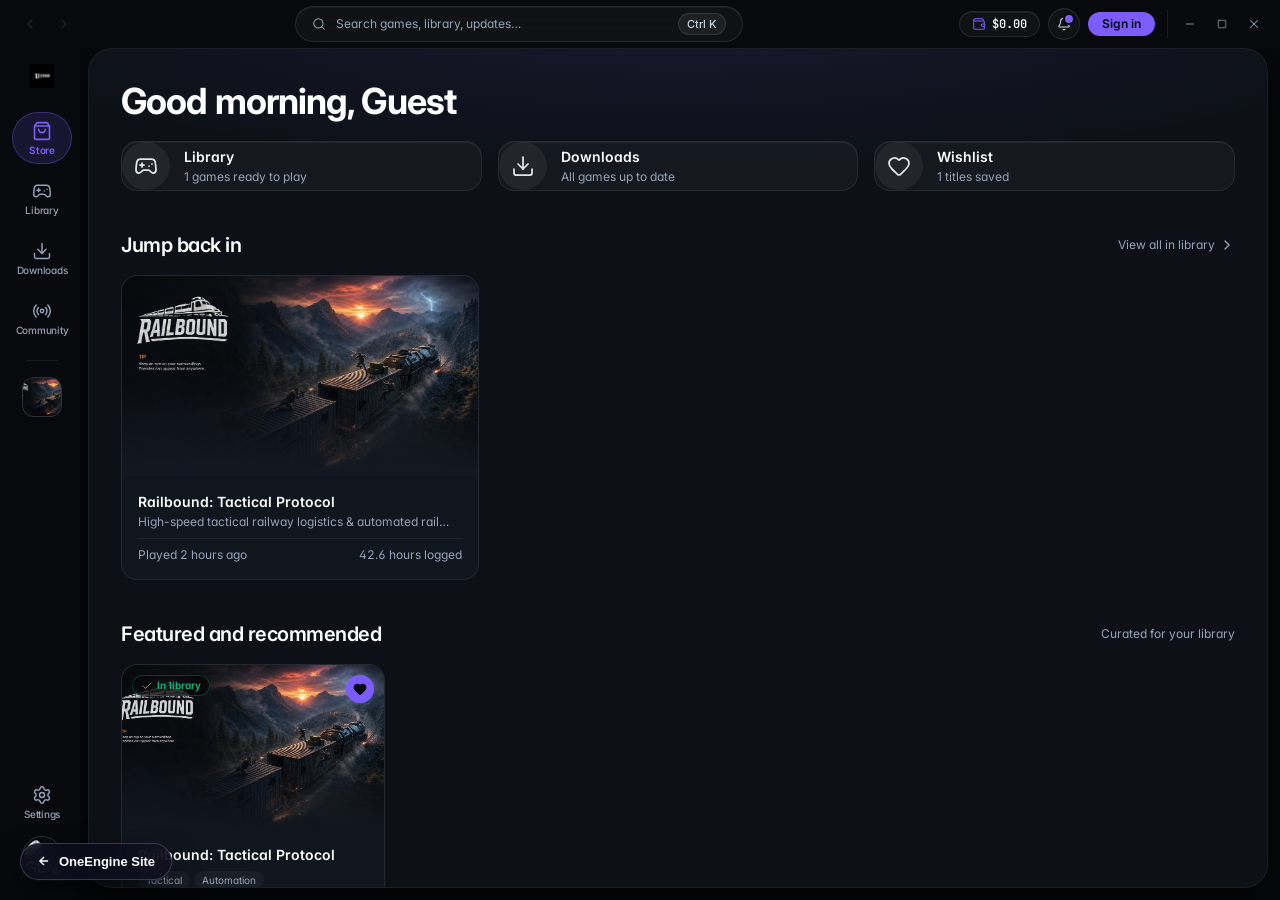
==== store/index.html @ dabf578a "feat: site polish, SEO files, optimized media and store - Landing page: systems tabs, telemetry pres" ====
<!doctype html>
<html lang="en">
  <head>
    <meta charset="UTF-8" />
    <link rel="icon" type="image/png" href="./images/logo.png" />
    <meta name="viewport" content="width=device-width, initial-scale=1.0" />
    <title>OneEngine Store</title>
    <link rel="preconnect" href="https://fonts.googleapis.com">
    <link rel="preconnect" href="https://fonts.gstatic.com" crossorigin>
    <link href="https://fonts.googleapis.com/css2?family=Inter:wght@400;500;600;700;800&family=JetBrains+Mono:wght@400;500;600&display=swap" rel="stylesheet">
    <script type="module" crossorigin src="./assets/index-Cgqh2CN5.js"></script>
    <link rel="stylesheet" crossorigin href="./assets/index-BKyUZwY1.css">
    <style>
      #backToWebPill:hover,
      #backToWebPill:focus-visible { border-color: #7c5cfa !important; background: rgba(124, 92, 250, 0.28) !important; }
      #backToWebPill:focus-visible { outline: 2px solid #7c5cfa; outline-offset: 2px; }
    </style>
  </head>
  <body class="bg-[#07090C] text-slate-100 select-none overflow-hidden">
    <a href="../index.html" id="backToWebPill" style="position:fixed;bottom:20px;left:20px;z-index:99999;background:rgba(14,12,29,0.85);color:#fff;backdrop-filter:blur(12px);border:1px solid rgba(255,255,255,0.18);padding:8px 16px;border-radius:999px;font-family:sans-serif;font-size:13px;font-weight:600;text-decoration:none;display:inline-flex;align-items:center;gap:8px;box-shadow:0 12px 28px rgba(0,0,0,0.5);transition:border-color 0.2s,background-color 0.2s;">
      <svg width="14" height="14" viewBox="0 0 24 24" fill="none" stroke="currentColor" stroke-width="2.5"><path d="M19 12H5M12 19l-7-7 7-7"/></svg>
      OneEngine Site
    </a>
    <div id="root"></div>
  </body>
</html>
---- store/assets/index-BKyUZwY1.css ----
*,:before,:after{--tw-border-spacing-x: 0;--tw-border-spacing-y: 0;--tw-translate-x: 0;--tw-translate-y: 0;--tw-rotate: 0;--tw-skew-x: 0;--tw-skew-y: 0;--tw-scale-x: 1;--tw-scale-y: 1;--tw-pan-x: ;--tw-pan-y: ;--tw-pinch-zoom: ;--tw-scroll-snap-strictness: proximity;--tw-gradient-from-position: ;--tw-gradient-via-position: ;--tw-gradient-to-position: ;--tw-ordinal: ;--tw-slashed-zero: ;--tw-numeric-figure: ;--tw-numeric-spacing: ;--tw-numeric-fraction: ;--tw-ring-inset: ;--tw-ring-offset-width: 0px;--tw-ring-offset-color: #fff;--tw-ring-color: rgb(59 130 246 / .5);--tw-ring-offset-shadow: 0 0 #0000;--tw-ring-shadow: 0 0 #0000;--tw-shadow: 0 0 #0000;--tw-shadow-colored: 0 0 #0000;--tw-blur: ;--tw-brightness: ;--tw-contrast: ;--tw-grayscale: ;--tw-hue-rotate: ;--tw-invert: ;--tw-saturate: ;--tw-sepia: ;--tw-drop-shadow: ;--tw-backdrop-blur: ;--tw-backdrop-brightness: ;--tw-backdrop-contrast: ;--tw-backdrop-grayscale: ;--tw-backdrop-hue-rotate: ;--tw-backdrop-invert: ;--tw-backdrop-opacity: ;--tw-backdrop-saturate: ;--tw-backdrop-sepia: ;--tw-contain-size: ;--tw-contain-layout: ;--tw-contain-paint: ;--tw-contain-style: }::backdrop{--tw-border-spacing-x: 0;--tw-border-spacing-y: 0;--tw-translate-x: 0;--tw-translate-y: 0;--tw-rotate: 0;--tw-skew-x: 0;--tw-skew-y: 0;--tw-scale-x: 1;--tw-scale-y: 1;--tw-pan-x: ;--tw-pan-y: ;--tw-pinch-zoom: ;--tw-scroll-snap-strictness: proximity;--tw-gradient-from-position: ;--tw-gradient-via-position: ;--tw-gradient-to-position: ;--tw-ordinal: ;--tw-slashed-zero: ;--tw-numeric-figure: ;--tw-numeric-spacing: ;--tw-numeric-fraction: ;--tw-ring-inset: ;--tw-ring-offset-width: 0px;--tw-ring-offset-color: #fff;--tw-ring-color: rgb(59 130 246 / .5);--tw-ring-offset-shadow: 0 0 #0000;--tw-ring-shadow: 0 0 #0000;--tw-shadow: 0 0 #0000;--tw-shadow-colored: 0 0 #0000;--tw-blur: ;--tw-brightness: ;--tw-contrast: ;--tw-grayscale: ;--tw-hue-rotate: ;--tw-invert: ;--tw-saturate: ;--tw-sepia: ;--tw-drop-shadow: ;--tw-backdrop-blur: ;--tw-backdrop-brightness: ;--tw-backdrop-contrast: ;--tw-backdrop-grayscale: ;--tw-backdrop-hue-rotate: ;--tw-backdrop-invert: ;--tw-backdrop-opacity: ;--tw-backdrop-saturate: ;--tw-backdrop-sepia: ;--tw-contain-size: ;--tw-contain-layout: ;--tw-contain-paint: ;--tw-contain-style: }*,:before,:after{box-sizing:border-box;border-width:0;border-style:solid;border-color:#e5e7eb}:before,:after{--tw-content: ""}html,:host{line-height:1.5;-webkit-text-size-adjust:100%;-moz-tab-size:4;-o-tab-size:4;tab-size:4;font-family:Inter,-apple-system,BlinkMacSystemFont,Segoe UI,Roboto,sans-serif;font-feature-settings:normal;font-variation-settings:normal;-webkit-tap-highlight-color:transparent}body{margin:0;line-height:inherit}hr{height:0;color:inherit;border-top-width:1px}abbr:where([title]){-webkit-text-decoration:underline dotted;text-decoration:underline dotted}h1,h2,h3,h4,h5,h6{font-size:inherit;font-weight:inherit}a{color:inherit;text-decoration:inherit}b,strong{font-weight:bolder}code,kbd,samp,pre{font-family:JetBrains Mono,Menlo,Consolas,monospace;font-feature-settings:normal;font-variation-settings:normal;font-size:1em}small{font-size:80%}sub,sup{font-size:75%;line-height:0;position:relative;vertical-align:baseline}sub{bottom:-.25em}sup{top:-.5em}table{text-indent:0;border-color:inherit;border-collapse:collapse}button,input,optgroup,select,textarea{font-family:inherit;font-feature-settings:inherit;font-variation-settings:inherit;font-size:100%;font-weight:inherit;line-height:inherit;letter-spacing:inherit;color:inherit;margin:0;padding:0}button,select{text-transform:none}button,input:where([type=button]),input:where([type=reset]),input:where([type=submit]){-webkit-appearance:button;background-color:transparent;background-image:none}:-moz-focusring{outline:auto}:-moz-ui-invalid{box-shadow:none}progress{vertical-align:baseline}::-webkit-inner-spin-button,::-webkit-outer-spin-button{height:auto}[type=search]{-webkit-appearance:textfield;outline-offset:-2px}::-webkit-search-decoration{-webkit-appearance:none}::-webkit-file-upload-button{-webkit-appearance:button;font:inherit}summary{display:list-item}blockquote,dl,dd,h1,h2,h3,h4,h5,h6,hr,figure,p,pre{margin:0}fieldset{margin:0;padding:0}legend{padding:0}ol,ul,menu{list-style:none;margin:0;padding:0}dialog{padding:0}textarea{resize:vertical}input::-moz-placeholder,textarea::-moz-placeholder{opacity:1;color:#9ca3af}input::placeholder,textarea::placeholder{opacity:1;color:#9ca3af}button,[role=button]{cursor:pointer}:disabled{cursor:default}img,svg,video,canvas,audio,iframe,embed,object{display:block;vertical-align:middle}img,video{max-width:100%;height:auto}[hidden]:where(:not([hidden=until-found])){display:none}:root{--ambient-tint: rgba(124, 92, 250, .09);--ambient-spot: rgba(124, 92, 250, .12)}*{box-sizing:border-box}body{background-color:#07090c;color:#f8fafc;font-family:Inter,-apple-system,BlinkMacSystemFont,Segoe UI,Roboto,sans-serif;font-feature-settings:"cv11","ss01";-webkit-user-select:none;-moz-user-select:none;user-select:none;overflow:hidden}.tabular-nums{font-variant-numeric:tabular-nums}.container{width:100%}@media(min-width:640px){.container{max-width:640px}}@media(min-width:768px){.container{max-width:768px}}@media(min-width:1024px){.container{max-width:1024px}}@media(min-width:1280px){.container{max-width:1280px}}@media(min-width:1536px){.container{max-width:1536px}}.pointer-events-none{pointer-events:none}.pointer-events-auto{pointer-events:auto}.fixed{position:fixed}.absolute{position:absolute}.relative{position:relative}.sticky{position:sticky}.inset-0{top:0;right:0;bottom:0;left:0}.inset-x-0{left:0;right:0}.-right-2{right:-.5rem}.-top-1{top:-.25rem}.bottom-0{bottom:0}.bottom-0\.5{bottom:.125rem}.bottom-1{bottom:.25rem}.bottom-2\.5{bottom:.625rem}.bottom-3{bottom:.75rem}.bottom-4{bottom:1rem}.bottom-5{bottom:1.25rem}.bottom-6{bottom:1.5rem}.left-1\/2{left:50%}.left-2\.5{left:.625rem}.left-3{left:.75rem}.left-6{left:1.5rem}.left-\[52px\]{left:52px}.right-0{right:0}.right-0\.5{right:.125rem}.right-1{right:.25rem}.right-1\.5{right:.375rem}.right-2\.5{right:.625rem}.right-3{right:.75rem}.right-4{right:1rem}.right-6{right:1.5rem}.top-0{top:0}.top-1\.5{top:.375rem}.top-1\/2{top:50%}.top-12{top:3rem}.top-2\.5{top:.625rem}.top-3{top:.75rem}.top-4{top:1rem}.z-0{z-index:0}.z-10{z-index:10}.z-30{z-index:30}.z-40{z-index:40}.z-50{z-index:50}.z-\[60\]{z-index:60}.z-\[70\]{z-index:70}.col-span-2{grid-column:span 2 / span 2}.mx-4{margin-left:1rem;margin-right:1rem}.mx-auto{margin-left:auto;margin-right:auto}.my-1{margin-top:.25rem;margin-bottom:.25rem}.mb-0\.5{margin-bottom:.125rem}.mb-1{margin-bottom:.25rem}.mb-1\.5{margin-bottom:.375rem}.ml-0\.5{margin-left:.125rem}.ml-1{margin-left:.25rem}.mt-0\.5{margin-top:.125rem}.mt-1{margin-top:.25rem}.mt-1\.5{margin-top:.375rem}.line-clamp-1{overflow:hidden;display:-webkit-box;-webkit-box-orient:vertical;-webkit-line-clamp:1}.line-clamp-2{overflow:hidden;display:-webkit-box;-webkit-box-orient:vertical;-webkit-line-clamp:2}.line-clamp-3{overflow:hidden;display:-webkit-box;-webkit-box-orient:vertical;-webkit-line-clamp:3}.block{display:block}.flex{display:flex}.inline-flex{display:inline-flex}.table{display:table}.grid{display:grid}.hidden{display:none}.aspect-\[16\/10\]{aspect-ratio:16/10}.aspect-\[16\/9\]{aspect-ratio:16/9}.aspect-video{aspect-ratio:16 / 9}.h-1\.5{height:.375rem}.h-10{height:2.5rem}.h-12{height:3rem}.h-2{height:.5rem}.h-2\.5{height:.625rem}.h-28{height:7rem}.h-3{height:.75rem}.h-3\.5{height:.875rem}.h-4{height:1rem}.h-5{height:1.25rem}.h-6{height:1.5rem}.h-60{height:15rem}.h-7{height:1.75rem}.h-8{height:2rem}.h-9{height:2.25rem}.h-96{height:24rem}.h-\[52px\]{height:52px}.h-full{height:100%}.h-px{height:1px}.h-screen{height:100vh}.max-h-80{max-height:20rem}.max-h-96{max-height:24rem}.max-h-\[90vh\]{max-height:90vh}.max-h-\[calc\(100vh-380px\)\]{max-height:calc(100vh - 380px)}.min-h-0{min-height:0px}.min-h-full{min-height:100%}.w-1\.5{width:.375rem}.w-10{width:2.5rem}.w-12{width:3rem}.w-14{width:3.5rem}.w-16{width:4rem}.w-2{width:.5rem}.w-2\.5{width:.625rem}.w-3{width:.75rem}.w-3\.5{width:.875rem}.w-4{width:1rem}.w-5{width:1.25rem}.w-6{width:1.5rem}.w-7{width:1.75rem}.w-8{width:2rem}.w-9{width:2.25rem}.w-96{width:24rem}.w-\[60px\]{width:60px}.w-\[76px\]{width:76px}.w-full{width:100%}.w-screen{width:100vw}.min-w-0{min-width:0px}.min-w-\[14px\]{min-width:14px}.min-w-\[220px\]{min-width:220px}.max-w-2xl{max-width:42rem}.max-w-3xl{max-width:48rem}.max-w-7xl{max-width:80rem}.max-w-\[120px\]{max-width:120px}.max-w-\[140px\]{max-width:140px}.max-w-\[150px\]{max-width:150px}.max-w-\[160px\]{max-width:160px}.max-w-\[68ch\]{max-width:68ch}.max-w-md{max-width:28rem}.max-w-sm{max-width:24rem}.max-w-xl{max-width:36rem}.max-w-xs{max-width:20rem}.flex-1{flex:1 1 0%}.shrink-0{flex-shrink:0}.border-collapse{border-collapse:collapse}.-translate-x-1\/2{--tw-translate-x: -50%;transform:translate(var(--tw-translate-x),var(--tw-translate-y)) rotate(var(--tw-rotate)) skew(var(--tw-skew-x)) skewY(var(--tw-skew-y)) scaleX(var(--tw-scale-x)) scaleY(var(--tw-scale-y))}.-translate-y-1\/2{--tw-translate-y: -50%;transform:translate(var(--tw-translate-x),var(--tw-translate-y)) rotate(var(--tw-rotate)) skew(var(--tw-skew-x)) skewY(var(--tw-skew-y)) scaleX(var(--tw-scale-x)) scaleY(var(--tw-scale-y))}@keyframes ping{75%,to{transform:scale(2);opacity:0}}.animate-ping{animation:ping 1s cubic-bezier(0,0,.2,1) infinite}@keyframes pulse{50%{opacity:.5}}.animate-pulse{animation:pulse 2s cubic-bezier(.4,0,.6,1) infinite}@keyframes spin{to{transform:rotate(360deg)}}.animate-spin{animation:spin 1s linear infinite}.cursor-default{cursor:default}.cursor-not-allowed{cursor:not-allowed}.cursor-pointer{cursor:pointer}.select-none{-webkit-user-select:none;-moz-user-select:none;user-select:none}.select-text{-webkit-user-select:text;-moz-user-select:text;user-select:text}.select-all{-webkit-user-select:all;-moz-user-select:all;user-select:all}.list-inside{list-style-position:inside}.list-disc{list-style-type:disc}.grid-cols-1{grid-template-columns:repeat(1,minmax(0,1fr))}.grid-cols-2{grid-template-columns:repeat(2,minmax(0,1fr))}.grid-cols-3{grid-template-columns:repeat(3,minmax(0,1fr))}.grid-cols-5{grid-template-columns:repeat(5,minmax(0,1fr))}.flex-col{flex-direction:column}.flex-wrap{flex-wrap:wrap}.items-start{align-items:flex-start}.items-center{align-items:center}.items-baseline{align-items:baseline}.justify-start{justify-content:flex-start}.justify-end{justify-content:flex-end}.justify-center{justify-content:center}.justify-between{justify-content:space-between}.gap-0\.5{gap:.125rem}.gap-1{gap:.25rem}.gap-1\.5{gap:.375rem}.gap-2{gap:.5rem}.gap-2\.5{gap:.625rem}.gap-3{gap:.75rem}.gap-3\.5{gap:.875rem}.gap-4{gap:1rem}.gap-5{gap:1.25rem}.gap-6{gap:1.5rem}.gap-8{gap:2rem}.space-x-3>:not([hidden])~:not([hidden]){--tw-space-x-reverse: 0;margin-right:calc(.75rem * var(--tw-space-x-reverse));margin-left:calc(.75rem * calc(1 - var(--tw-space-x-reverse)))}.space-y-0\.5>:not([hidden])~:not([hidden]){--tw-space-y-reverse: 0;margin-top:calc(.125rem * calc(1 - var(--tw-space-y-reverse)));margin-bottom:calc(.125rem * var(--tw-space-y-reverse))}.space-y-1>:not([hidden])~:not([hidden]){--tw-space-y-reverse: 0;margin-top:calc(.25rem * calc(1 - var(--tw-space-y-reverse)));margin-bottom:calc(.25rem * var(--tw-space-y-reverse))}.space-y-1\.5>:not([hidden])~:not([hidden]){--tw-space-y-reverse: 0;margin-top:calc(.375rem * calc(1 - var(--tw-space-y-reverse)));margin-bottom:calc(.375rem * var(--tw-space-y-reverse))}.space-y-10>:not([hidden])~:not([hidden]){--tw-space-y-reverse: 0;margin-top:calc(2.5rem * calc(1 - var(--tw-space-y-reverse)));margin-bottom:calc(2.5rem * var(--tw-space-y-reverse))}.space-y-2>:not([hidden])~:not([hidden]){--tw-space-y-reverse: 0;margin-top:calc(.5rem * calc(1 - var(--tw-space-y-reverse)));margin-bottom:calc(.5rem * var(--tw-space-y-reverse))}.space-y-2\.5>:not([hidden])~:not([hidden]){--tw-space-y-reverse: 0;margin-top:calc(.625rem * calc(1 - var(--tw-space-y-reverse)));margin-bottom:calc(.625rem * var(--tw-space-y-reverse))}.space-y-3>:not([hidden])~:not([hidden]){--tw-space-y-reverse: 0;margin-top:calc(.75rem * calc(1 - var(--tw-space-y-reverse)));margin-bottom:calc(.75rem * var(--tw-space-y-reverse))}.space-y-4>:not([hidden])~:not([hidden]){--tw-space-y-reverse: 0;margin-top:calc(1rem * calc(1 - var(--tw-space-y-reverse)));margin-bottom:calc(1rem * var(--tw-space-y-reverse))}.space-y-5>:not([hidden])~:not([hidden]){--tw-space-y-reverse: 0;margin-top:calc(1.25rem * calc(1 - var(--tw-space-y-reverse)));margin-bottom:calc(1.25rem * var(--tw-space-y-reverse))}.space-y-6>:not([hidden])~:not([hidden]){--tw-space-y-reverse: 0;margin-top:calc(1.5rem * calc(1 - var(--tw-space-y-reverse)));margin-bottom:calc(1.5rem * var(--tw-space-y-reverse))}.space-y-8>:not([hidden])~:not([hidden]){--tw-space-y-reverse: 0;margin-top:calc(2rem * calc(1 - var(--tw-space-y-reverse)));margin-bottom:calc(2rem * var(--tw-space-y-reverse))}.divide-y>:not([hidden])~:not([hidden]){--tw-divide-y-reverse: 0;border-top-width:calc(1px * calc(1 - var(--tw-divide-y-reverse)));border-bottom-width:calc(1px * var(--tw-divide-y-reverse))}.divide-white\/\[0\.05\]>:not([hidden])~:not([hidden]){border-color:#ffffff0d}.divide-white\/\[0\.06\]>:not([hidden])~:not([hidden]){border-color:#ffffff0f}.self-start{align-self:flex-start}.overflow-hidden{overflow:hidden}.overflow-x-auto{overflow-x:auto}.overflow-y-auto{overflow-y:auto}.overflow-x-hidden{overflow-x:hidden}.truncate{overflow:hidden;text-overflow:ellipsis;white-space:nowrap}.whitespace-nowrap{white-space:nowrap}.break-all{word-break:break-all}.rounded{border-radius:10px}.rounded-2xl{border-radius:24px}.rounded-3xl{border-radius:1.5rem}.rounded-\[12px\]{border-radius:12px}.rounded-card{border-radius:16px}.rounded-full{border-radius:9999px}.rounded-lg{border-radius:16px}.rounded-md{border-radius:12px}.rounded-panel{border-radius:24px}.rounded-thumb{border-radius:10px}.rounded-xl{border-radius:20px}.rounded-l-full{border-top-left-radius:9999px;border-bottom-left-radius:9999px}.border{border-width:1px}.border-2{border-width:2px}.border-b{border-bottom-width:1px}.border-l{border-left-width:1px}.border-l-2{border-left-width:2px}.border-t{border-top-width:1px}.border-accent{--tw-border-opacity: 1;border-color:rgb(124 92 250 / var(--tw-border-opacity, 1))}.border-accent\/20{border-color:#7c5cfa33}.border-accent\/30{border-color:#7c5cfa4d}.border-accent\/35{border-color:#7c5cfa59}.border-accent\/40{border-color:#7c5cfa66}.border-amber-400\/20{border-color:#fbbf2433}.border-amber-400\/30{border-color:#fbbf244d}.border-amber-500\/60{border-color:#f59e0b99}.border-bg-app{--tw-border-opacity: 1;border-color:rgb(7 9 12 / var(--tw-border-opacity, 1))}.border-danger\/30{border-color:#e539354d}.border-danger\/40{border-color:#e5393566}.border-primary-accent\/60{border-color:#7c5cfa99}.border-success{--tw-border-opacity: 1;border-color:rgb(16 185 129 / var(--tw-border-opacity, 1))}.border-success\/25{border-color:#10b98140}.border-success\/30{border-color:#10b9814d}.border-success\/35{border-color:#10b98159}.border-tactical-green\/60{border-color:#10b98199}.border-transparent{border-color:transparent}.border-warning\/35{border-color:#f59e0b59}.border-white\/10{border-color:#ffffff1a}.border-white\/15{border-color:#ffffff26}.border-white\/20{border-color:#fff3}.border-white\/5,.border-white\/\[0\.05\]{border-color:#ffffff0d}.border-white\/\[0\.06\]{border-color:#ffffff0f}.border-white\/\[0\.08\]{border-color:#ffffff14}.border-white\/\[0\.09\]{border-color:#ffffff17}.border-t-transparent{border-top-color:transparent}.border-t-white\/10{border-top-color:#ffffff1a}.bg-\[\#07090C\]{--tw-bg-opacity: 1;background-color:rgb(7 9 12 / var(--tw-bg-opacity, 1))}.bg-accent{--tw-bg-opacity: 1;background-color:rgb(124 92 250 / var(--tw-bg-opacity, 1))}.bg-accent\/15{background-color:#7c5cfa26}.bg-accent\/20{background-color:#7c5cfa33}.bg-accent\/\[0\.08\]{background-color:#7c5cfa14}.bg-amber-400{--tw-bg-opacity: 1;background-color:rgb(251 191 36 / var(--tw-bg-opacity, 1))}.bg-amber-400\/10{background-color:#fbbf241a}.bg-amber-400\/15{background-color:#fbbf2426}.bg-amber-400\/20{background-color:#fbbf2433}.bg-bg-app{--tw-bg-opacity: 1;background-color:rgb(7 9 12 / var(--tw-bg-opacity, 1))}.bg-bg-app\/80{background-color:#07090ccc}.bg-bg-card{--tw-bg-opacity: 1;background-color:rgb(19 25 34 / var(--tw-bg-opacity, 1))}.bg-bg-hover{background-color:#ffffff0f}.bg-bg-panel{--tw-bg-opacity: 1;background-color:rgb(13 17 23 / var(--tw-bg-opacity, 1))}.bg-black\/50{background-color:#00000080}.bg-black\/60{background-color:#0009}.bg-black\/75{background-color:#000000bf}.bg-danger{--tw-bg-opacity: 1;background-color:rgb(229 57 53 / var(--tw-bg-opacity, 1))}.bg-danger\/10{background-color:#e539351a}.bg-danger\/15{background-color:#e5393526}.bg-danger\/20{background-color:#e5393533}.bg-danger\/90{background-color:#e53935e6}.bg-gunmetal-slate{--tw-bg-opacity: 1;background-color:rgb(9 12 16 / var(--tw-bg-opacity, 1))}.bg-slate-400{--tw-bg-opacity: 1;background-color:rgb(148 163 184 / var(--tw-bg-opacity, 1))}.bg-slate-500{--tw-bg-opacity: 1;background-color:rgb(100 116 139 / var(--tw-bg-opacity, 1))}.bg-success{--tw-bg-opacity: 1;background-color:rgb(16 185 129 / var(--tw-bg-opacity, 1))}.bg-success\/10{background-color:#10b9811a}.bg-success\/15{background-color:#10b98126}.bg-success\/20{background-color:#10b98133}.bg-tech-elevated\/70{background-color:#18202cb3}.bg-transparent{background-color:transparent}.bg-warning{--tw-bg-opacity: 1;background-color:rgb(245 158 11 / var(--tw-bg-opacity, 1))}.bg-warning\/15{background-color:#f59e0b26}.bg-warning\/20{background-color:#f59e0b33}.bg-white{--tw-bg-opacity: 1;background-color:rgb(255 255 255 / var(--tw-bg-opacity, 1))}.bg-white\/\[0\.02\]{background-color:#ffffff05}.bg-white\/\[0\.03\]{background-color:#ffffff08}.bg-white\/\[0\.04\]{background-color:#ffffff0a}.bg-white\/\[0\.06\]{background-color:#ffffff0f}.bg-white\/\[0\.08\]{background-color:#ffffff14}.bg-white\/\[0\.12\]{background-color:#ffffff1f}.bg-white\/\[0\.14\]{background-color:#ffffff24}.bg-gradient-to-t{background-image:linear-gradient(to top,var(--tw-gradient-stops))}.from-bg-card{--tw-gradient-from: #131922 var(--tw-gradient-from-position);--tw-gradient-to: rgb(19 25 34 / 0) var(--tw-gradient-to-position);--tw-gradient-stops: var(--tw-gradient-from), var(--tw-gradient-to)}.from-bg-card\/80{--tw-gradient-from: rgb(19 25 34 / .8) var(--tw-gradient-from-position);--tw-gradient-to: rgb(19 25 34 / 0) var(--tw-gradient-to-position);--tw-gradient-stops: var(--tw-gradient-from), var(--tw-gradient-to)}.from-bg-card\/90{--tw-gradient-from: rgb(19 25 34 / .9) var(--tw-gradient-from-position);--tw-gradient-to: rgb(19 25 34 / 0) var(--tw-gradient-to-position);--tw-gradient-stops: var(--tw-gradient-from), var(--tw-gradient-to)}.from-bg-panel{--tw-gradient-from: #0D1117 var(--tw-gradient-from-position);--tw-gradient-to: rgb(13 17 23 / 0) var(--tw-gradient-to-position);--tw-gradient-stops: var(--tw-gradient-from), var(--tw-gradient-to)}.from-black\/40{--tw-gradient-from: rgb(0 0 0 / .4) var(--tw-gradient-from-position);--tw-gradient-to: rgb(0 0 0 / 0) var(--tw-gradient-to-position);--tw-gradient-stops: var(--tw-gradient-from), var(--tw-gradient-to)}.via-bg-panel\/60{--tw-gradient-to: rgb(13 17 23 / 0) var(--tw-gradient-to-position);--tw-gradient-stops: var(--tw-gradient-from), rgb(13 17 23 / .6) var(--tw-gradient-via-position), var(--tw-gradient-to)}.via-transparent{--tw-gradient-to: rgb(0 0 0 / 0) var(--tw-gradient-to-position);--tw-gradient-stops: var(--tw-gradient-from), transparent var(--tw-gradient-via-position), var(--tw-gradient-to)}.to-transparent{--tw-gradient-to: transparent var(--tw-gradient-to-position)}.fill-current{fill:currentColor}.object-contain{-o-object-fit:contain;object-fit:contain}.object-cover{-o-object-fit:cover;object-fit:cover}.p-0\.5{padding:.125rem}.p-1{padding:.25rem}.p-1\.5{padding:.375rem}.p-12{padding:3rem}.p-2\.5{padding:.625rem}.p-3{padding:.75rem}.p-3\.5{padding:.875rem}.p-4{padding:1rem}.p-5{padding:1.25rem}.p-6{padding:1.5rem}.p-8{padding:2rem}.px-1{padding-left:.25rem;padding-right:.25rem}.px-1\.5{padding-left:.375rem;padding-right:.375rem}.px-2{padding-left:.5rem;padding-right:.5rem}.px-2\.5{padding-left:.625rem;padding-right:.625rem}.px-3{padding-left:.75rem;padding-right:.75rem}.px-3\.5{padding-left:.875rem;padding-right:.875rem}.px-4{padding-left:1rem;padding-right:1rem}.px-5{padding-left:1.25rem;padding-right:1.25rem}.px-6{padding-left:1.5rem;padding-right:1.5rem}.py-0\.5{padding-top:.125rem;padding-bottom:.125rem}.py-1{padding-top:.25rem;padding-bottom:.25rem}.py-1\.5{padding-top:.375rem;padding-bottom:.375rem}.py-2{padding-top:.5rem;padding-bottom:.5rem}.py-2\.5{padding-top:.625rem;padding-bottom:.625rem}.py-3{padding-top:.75rem;padding-bottom:.75rem}.py-4{padding-top:1rem;padding-bottom:1rem}.py-8{padding-top:2rem;padding-bottom:2rem}.pb-1{padding-bottom:.25rem}.pb-3{padding-bottom:.75rem}.pl-1{padding-left:.25rem}.pl-2{padding-left:.5rem}.pl-3{padding-left:.75rem}.pl-4{padding-left:1rem}.pl-5{padding-left:1.25rem}.pl-8{padding-left:2rem}.pl-9{padding-left:2.25rem}.pr-10{padding-right:2.5rem}.pr-3{padding-right:.75rem}.pt-0{padding-top:0}.pt-1{padding-top:.25rem}.pt-2{padding-top:.5rem}.pt-24{padding-top:6rem}.pt-3{padding-top:.75rem}.pt-4{padding-top:1rem}.text-left{text-align:left}.text-center{text-align:center}.font-mono{font-family:JetBrains Mono,Menlo,Consolas,monospace}.font-sans{font-family:Inter,-apple-system,BlinkMacSystemFont,Segoe UI,Roboto,sans-serif}.text-2xl{font-size:1.5rem;line-height:2rem}.text-3xl{font-size:1.875rem;line-height:2.25rem}.text-\[10px\]{font-size:10px}.text-\[11px\]{font-size:11px}.text-\[16px\]{font-size:16px}.text-\[17px\]{font-size:17px}.text-\[28px\]{font-size:28px}.text-\[9px\]{font-size:9px}.text-base{font-size:1rem;line-height:1.5rem}.text-lg{font-size:1.125rem;line-height:1.75rem}.text-sm{font-size:.875rem;line-height:1.25rem}.text-xl{font-size:1.25rem;line-height:1.75rem}.text-xs{font-size:.75rem;line-height:1rem}.font-bold{font-weight:700}.font-medium{font-weight:500}.font-normal{font-weight:400}.font-semibold{font-weight:600}.uppercase{text-transform:uppercase}.tabular-nums{--tw-numeric-spacing: tabular-nums;font-variant-numeric:var(--tw-ordinal) var(--tw-slashed-zero) var(--tw-numeric-figure) var(--tw-numeric-spacing) var(--tw-numeric-fraction)}.leading-\[1\.6\]{line-height:1.6}.leading-none{line-height:1}.leading-normal{line-height:1.5}.leading-relaxed{line-height:1.625}.leading-snug{line-height:1.375}.leading-tight{line-height:1.25}.tracking-tight{letter-spacing:-.025em}.text-accent{--tw-text-opacity: 1;color:rgb(124 92 250 / var(--tw-text-opacity, 1))}.text-amber-300{--tw-text-opacity: 1;color:rgb(252 211 77 / var(--tw-text-opacity, 1))}.text-amber-300\/90{color:#fcd34de6}.text-amber-500{--tw-text-opacity: 1;color:rgb(245 158 11 / var(--tw-text-opacity, 1))}.text-bg-app{--tw-text-opacity: 1;color:rgb(7 9 12 / var(--tw-text-opacity, 1))}.text-danger{--tw-text-opacity: 1;color:rgb(229 57 53 / var(--tw-text-opacity, 1))}.text-primary-accent{--tw-text-opacity: 1;color:rgb(124 92 250 / var(--tw-text-opacity, 1))}.text-slate-100{--tw-text-opacity: 1;color:rgb(241 245 249 / var(--tw-text-opacity, 1))}.text-slate-200{--tw-text-opacity: 1;color:rgb(226 232 240 / var(--tw-text-opacity, 1))}.text-slate-300{--tw-text-opacity: 1;color:rgb(203 213 225 / var(--tw-text-opacity, 1))}.text-slate-400{--tw-text-opacity: 1;color:rgb(148 163 184 / var(--tw-text-opacity, 1))}.text-slate-500{--tw-text-opacity: 1;color:rgb(100 116 139 / var(--tw-text-opacity, 1))}.text-slate-600{--tw-text-opacity: 1;color:rgb(71 85 105 / var(--tw-text-opacity, 1))}.text-success,.text-tactical-green{--tw-text-opacity: 1;color:rgb(16 185 129 / var(--tw-text-opacity, 1))}.text-warning{--tw-text-opacity: 1;color:rgb(245 158 11 / var(--tw-text-opacity, 1))}.text-white{--tw-text-opacity: 1;color:rgb(255 255 255 / var(--tw-text-opacity, 1))}.underline{text-decoration-line:underline}.placeholder-slate-500::-moz-placeholder{--tw-placeholder-opacity: 1;color:rgb(100 116 139 / var(--tw-placeholder-opacity, 1))}.placeholder-slate-500::placeholder{--tw-placeholder-opacity: 1;color:rgb(100 116 139 / var(--tw-placeholder-opacity, 1))}.accent-accent{accent-color:#7c5cfa}.opacity-0{opacity:0}.opacity-35{opacity:.35}.opacity-40{opacity:.4}.opacity-60{opacity:.6}.opacity-80{opacity:.8}.shadow-2xl{--tw-shadow: 0 25px 50px -12px rgb(0 0 0 / .25);--tw-shadow-colored: 0 25px 50px -12px var(--tw-shadow-color);box-shadow:var(--tw-ring-offset-shadow, 0 0 #0000),var(--tw-ring-shadow, 0 0 #0000),var(--tw-shadow)}.shadow-\[0_0_8px_rgba\(255\,122\,0\,0\.5\)\]{--tw-shadow: 0 0 8px rgba(124,92,250,.5);--tw-shadow-colored: 0 0 8px var(--tw-shadow-color);box-shadow:var(--tw-ring-offset-shadow, 0 0 #0000),var(--tw-ring-shadow, 0 0 #0000),var(--tw-shadow)}.shadow-\[inset_0_1px_0_0_rgba\(255\,255\,255\,0\.06\)\]{--tw-shadow: inset 0 1px 0 0 rgba(255,255,255,.06);--tw-shadow-colored: inset 0 1px 0 0 var(--tw-shadow-color);box-shadow:var(--tw-ring-offset-shadow, 0 0 #0000),var(--tw-ring-shadow, 0 0 #0000),var(--tw-shadow)}.shadow-card{--tw-shadow: 0 0 #0000;--tw-shadow-colored: 0 0 #0000;box-shadow:var(--tw-ring-offset-shadow, 0 0 #0000),var(--tw-ring-shadow, 0 0 #0000),var(--tw-shadow)}.shadow-md{--tw-shadow: 0 4px 6px -1px rgb(0 0 0 / .1), 0 2px 4px -2px rgb(0 0 0 / .1);--tw-shadow-colored: 0 4px 6px -1px var(--tw-shadow-color), 0 2px 4px -2px var(--tw-shadow-color);box-shadow:var(--tw-ring-offset-shadow, 0 0 #0000),var(--tw-ring-shadow, 0 0 #0000),var(--tw-shadow)}.shadow-modal{--tw-shadow: 0 24px 60px rgba(0, 0, 0, .75), 0 0 0 1px rgba(255, 255, 255, .1);--tw-shadow-colored: 0 24px 60px var(--tw-shadow-color), 0 0 0 1px var(--tw-shadow-color);box-shadow:var(--tw-ring-offset-shadow, 0 0 #0000),var(--tw-ring-shadow, 0 0 #0000),var(--tw-shadow)}.shadow-none{--tw-shadow: 0 0 #0000;--tw-shadow-colored: 0 0 #0000;box-shadow:var(--tw-ring-offset-shadow, 0 0 #0000),var(--tw-ring-shadow, 0 0 #0000),var(--tw-shadow)}.shadow-panel{--tw-shadow: 0 24px 60px rgba(0, 0, 0, .55), 0 4px 16px rgba(0, 0, 0, .35);--tw-shadow-colored: 0 24px 60px var(--tw-shadow-color), 0 4px 16px var(--tw-shadow-color);box-shadow:var(--tw-ring-offset-shadow, 0 0 #0000),var(--tw-ring-shadow, 0 0 #0000),var(--tw-shadow)}.shadow-popover{--tw-shadow: 0 16px 36px rgba(0, 0, 0, .55), 0 0 0 1px rgba(255, 255, 255, .08);--tw-shadow-colored: 0 16px 36px var(--tw-shadow-color), 0 0 0 1px var(--tw-shadow-color);box-shadow:var(--tw-ring-offset-shadow, 0 0 #0000),var(--tw-ring-shadow, 0 0 #0000),var(--tw-shadow)}.shadow-sm{--tw-shadow: 0 1px 2px 0 rgb(0 0 0 / .05);--tw-shadow-colored: 0 1px 2px 0 var(--tw-shadow-color);box-shadow:var(--tw-ring-offset-shadow, 0 0 #0000),var(--tw-ring-shadow, 0 0 #0000),var(--tw-shadow)}.outline-none{outline:2px solid transparent;outline-offset:2px}.ring-1{--tw-ring-offset-shadow: var(--tw-ring-inset) 0 0 0 var(--tw-ring-offset-width) var(--tw-ring-offset-color);--tw-ring-shadow: var(--tw-ring-inset) 0 0 0 calc(1px + var(--tw-ring-offset-width)) var(--tw-ring-color);box-shadow:var(--tw-ring-offset-shadow),var(--tw-ring-shadow),var(--tw-shadow, 0 0 #0000)}.ring-2{--tw-ring-offset-shadow: var(--tw-ring-inset) 0 0 0 var(--tw-ring-offset-width) var(--tw-ring-offset-color);--tw-ring-shadow: var(--tw-ring-inset) 0 0 0 calc(2px + var(--tw-ring-offset-width)) var(--tw-ring-color);box-shadow:var(--tw-ring-offset-shadow),var(--tw-ring-shadow),var(--tw-shadow, 0 0 #0000)}.ring-accent\/30{--tw-ring-color: rgb(124 92 250 / .3)}.ring-bg-app{--tw-ring-opacity: 1;--tw-ring-color: rgb(7 9 12 / var(--tw-ring-opacity, 1))}.ring-bg-panel{--tw-ring-opacity: 1;--tw-ring-color: rgb(13 17 23 / var(--tw-ring-opacity, 1))}.ring-success\/30{--tw-ring-color: rgb(16 185 129 / .3)}.filter{filter:var(--tw-blur) var(--tw-brightness) var(--tw-contrast) var(--tw-grayscale) var(--tw-hue-rotate) var(--tw-invert) var(--tw-saturate) var(--tw-sepia) var(--tw-drop-shadow)}.backdrop-blur-md{--tw-backdrop-blur: blur(12px);-webkit-backdrop-filter:var(--tw-backdrop-blur) var(--tw-backdrop-brightness) var(--tw-backdrop-contrast) var(--tw-backdrop-grayscale) var(--tw-backdrop-hue-rotate) var(--tw-backdrop-invert) var(--tw-backdrop-opacity) var(--tw-backdrop-saturate) var(--tw-backdrop-sepia);backdrop-filter:var(--tw-backdrop-blur) var(--tw-backdrop-brightness) var(--tw-backdrop-contrast) var(--tw-backdrop-grayscale) var(--tw-backdrop-hue-rotate) var(--tw-backdrop-invert) var(--tw-backdrop-opacity) var(--tw-backdrop-saturate) var(--tw-backdrop-sepia)}.transition-\[width\]{transition-property:width;transition-timing-function:cubic-bezier(.4,0,.2,1);transition-duration:.15s}.transition-all{transition-property:all;transition-timing-function:cubic-bezier(.4,0,.2,1);transition-duration:.15s}.transition-colors{transition-property:color,background-color,border-color,text-decoration-color,fill,stroke;transition-timing-function:cubic-bezier(.4,0,.2,1);transition-duration:.15s}.transition-opacity{transition-property:opacity;transition-timing-function:cubic-bezier(.4,0,.2,1);transition-duration:.15s}.transition-surface{transition-property:background-color,color,border-color,opacity;transition-timing-function:cubic-bezier(.4,0,.2,1);transition-duration:.15s}.transition-transform{transition-property:transform;transition-timing-function:cubic-bezier(.4,0,.2,1);transition-duration:.15s}.duration-150{transition-duration:.15s}.duration-200{transition-duration:.2s}.duration-300{transition-duration:.3s}.duration-500{transition-duration:.5s}.duration-700{transition-duration:.7s}.ease-out{transition-timing-function:cubic-bezier(0,0,.2,1)}.custom-scroll{scrollbar-width:thin;scrollbar-color:transparent transparent;transition:scrollbar-color .2s ease}.custom-scroll:hover{scrollbar-color:rgba(255,255,255,.18) transparent}.custom-scroll::-webkit-scrollbar{width:6px;height:6px}.custom-scroll::-webkit-scrollbar-track{background:transparent}.custom-scroll::-webkit-scrollbar-thumb{background:transparent;border-radius:9999px;-webkit-transition:background-color .2s ease;transition:background-color .2s ease}.custom-scroll:hover::-webkit-scrollbar-thumb{background:#ffffff2e}.custom-scroll::-webkit-scrollbar-thumb:hover{background:#ffffff47}.win11-acrylic{background-color:#0d1117d1;backdrop-filter:blur(28px) saturate(180%);-webkit-backdrop-filter:blur(28px) saturate(180%);border:1px solid rgba(255,255,255,.12);box-shadow:0 24px 60px #000000bf,inset 0 1px #ffffff26}.win11-popover{background-color:#0f141ce0;backdrop-filter:blur(32px) saturate(190%);-webkit-backdrop-filter:blur(32px) saturate(190%);border:1px solid rgba(255,255,255,.14);box-shadow:0 20px 48px #000000a6,inset 0 1px #ffffff29;border-radius:18px}.win11-tile{background-color:#ffffff09;backdrop-filter:blur(16px);-webkit-backdrop-filter:blur(16px);border:1px solid rgba(255,255,255,.08);box-shadow:inset 0 1px #ffffff0f;border-radius:16px;transition:all .18s cubic-bezier(.16,1,.3,1)}.win11-tile:hover{background-color:#ffffff13;border-color:#ffffff2e;box-shadow:0 8px 24px #00000059,inset 0 1px #ffffff24;transform:translateY(-1px)}.win11-tile-active{background-color:#7c5cfa1f!important;border-color:#7c5cfaa6!important;box-shadow:0 0 24px #7c5cfa2e,inset 0 1px #fff3!important;border-radius:16px!important}.win11-card{background-color:#131922b8;backdrop-filter:blur(16px);-webkit-backdrop-filter:blur(16px);border:1px solid rgba(255,255,255,.08);box-shadow:inset 0 1px #ffffff0f;border-radius:16px;transition:all .18s cubic-bezier(.16,1,.3,1)}.win11-card:hover{background-color:#1a222ed9;border-color:#ffffff29;box-shadow:0 12px 32px #0006,inset 0 1px #ffffff1f;transform:translateY(-1px)}.win11-dock{background-color:#10151ed1;backdrop-filter:blur(28px) saturate(180%);-webkit-backdrop-filter:blur(28px) saturate(180%);border:1px solid rgba(255,255,255,.14);box-shadow:0 20px 48px #000000b3,inset 0 1px #ffffff29}:focus-visible{outline:2px solid #7c5cfa!important;outline-offset:2px!important}.panel-ambient-glow{background-image:radial-gradient(ellipse 85% 55% at 50% -10%,var(--ambient-spot, rgba(124, 92, 250, .11)) 0%,var(--ambient-tint, rgba(124, 92, 250, .04)) 45%,transparent 75%);pointer-events:none}@keyframes softFadeIn{0%{opacity:0;transform:translateY(3px)}to{opacity:1;transform:translateY(0)}}.animate-soft-enter{animation:softFadeIn .16s cubic-bezier(.16,1,.3,1) both}@keyframes modalScaleIn{0%{opacity:0;transform:scale(.98)}to{opacity:1;transform:scale(1)}}.animate-modal-in{opacity:1;animation:modalScaleIn .16s cubic-bezier(.16,1,.3,1) forwards}@media(prefers-reduced-motion:reduce){*,:before,:after{animation-duration:.001ms!important;animation-iteration-count:1!important;transition-duration:.001ms!important}}.last\:border-b-0:last-child{border-bottom-width:0px}.hover\:scale-105:hover{--tw-scale-x: 1.05;--tw-scale-y: 1.05;transform:translate(var(--tw-translate-x),var(--tw-translate-y)) rotate(var(--tw-rotate)) skew(var(--tw-skew-x)) skewY(var(--tw-skew-y)) scaleX(var(--tw-scale-x)) scaleY(var(--tw-scale-y))}.hover\:border-accent\/60:hover{border-color:#7c5cfa99}.hover\:border-white\/30:hover{border-color:#ffffff4d}.hover\:border-white\/\[0\.06\]:hover{border-color:#ffffff0f}.hover\:border-white\/\[0\.12\]:hover{border-color:#ffffff1f}.hover\:border-white\/\[0\.18\]:hover{border-color:#ffffff2e}.hover\:border-white\/\[0\.1\]:hover{border-color:#ffffff1a}.hover\:bg-accent-hover:hover{--tw-bg-opacity: 1;background-color:rgb(230 110 0 / var(--tw-bg-opacity, 1))}.hover\:bg-accent\/30:hover{background-color:#7c5cfa4d}.hover\:bg-accent\/\[0\.12\]:hover{background-color:#7c5cfa1f}.hover\:bg-black\/80:hover{background-color:#000c}.hover\:bg-black\/90:hover{background-color:#000000e6}.hover\:bg-danger:hover{--tw-bg-opacity: 1;background-color:rgb(229 57 53 / var(--tw-bg-opacity, 1))}.hover\:bg-danger\/20:hover{background-color:#e5393533}.hover\:bg-danger\/25:hover{background-color:#e5393540}.hover\:bg-danger\/30:hover{background-color:#e539354d}.hover\:bg-danger\/90:hover{background-color:#e53935e6}.hover\:bg-white\/\[0\.06\]:hover{background-color:#ffffff0f}.hover\:bg-white\/\[0\.08\]:hover{background-color:#ffffff14}.hover\:bg-white\/\[0\.12\]:hover{background-color:#ffffff1f}.hover\:bg-white\/\[0\.1\]:hover{background-color:#ffffff1a}.hover\:text-accent:hover{--tw-text-opacity: 1;color:rgb(124 92 250 / var(--tw-text-opacity, 1))}.hover\:text-danger:hover{--tw-text-opacity: 1;color:rgb(229 57 53 / var(--tw-text-opacity, 1))}.hover\:text-slate-100:hover{--tw-text-opacity: 1;color:rgb(241 245 249 / var(--tw-text-opacity, 1))}.hover\:text-slate-200:hover{--tw-text-opacity: 1;color:rgb(226 232 240 / var(--tw-text-opacity, 1))}.hover\:text-white:hover{--tw-text-opacity: 1;color:rgb(255 255 255 / var(--tw-text-opacity, 1))}.hover\:underline:hover{text-decoration-line:underline}.hover\:opacity-100:hover{opacity:1}.focus\:border-accent:focus{--tw-border-opacity: 1;border-color:rgb(124 92 250 / var(--tw-border-opacity, 1))}.focus\:outline-none:focus{outline:2px solid transparent;outline-offset:2px}.active\:scale-\[0\.99\]:active{--tw-scale-x: .99;--tw-scale-y: .99;transform:translate(var(--tw-translate-x),var(--tw-translate-y)) rotate(var(--tw-rotate)) skew(var(--tw-skew-x)) skewY(var(--tw-skew-y)) scaleX(var(--tw-scale-x)) scaleY(var(--tw-scale-y))}.active\:bg-white\/\[0\.12\]:active{background-color:#ffffff1f}.disabled\:cursor-not-allowed:disabled{cursor:not-allowed}.disabled\:opacity-50:disabled{opacity:.5}.disabled\:opacity-60:disabled{opacity:.6}.group:hover .group-hover\:scale-105{--tw-scale-x: 1.05;--tw-scale-y: 1.05;transform:translate(var(--tw-translate-x),var(--tw-translate-y)) rotate(var(--tw-rotate)) skew(var(--tw-skew-x)) skewY(var(--tw-skew-y)) scaleX(var(--tw-scale-x)) scaleY(var(--tw-scale-y))}.group:hover .group-hover\:bg-accent\/15{background-color:#7c5cfa26}.group:hover .group-hover\:text-accent{--tw-text-opacity: 1;color:rgb(124 92 250 / var(--tw-text-opacity, 1))}.group:hover .group-hover\:text-slate-200{--tw-text-opacity: 1;color:rgb(226 232 240 / var(--tw-text-opacity, 1))}.group:hover .group-hover\:text-white{--tw-text-opacity: 1;color:rgb(255 255 255 / var(--tw-text-opacity, 1))}.group:hover .group-hover\:opacity-100{opacity:1}@media(min-width:640px){.sm\:inline{display:inline}.sm\:max-w-xs{max-width:20rem}.sm\:grid-cols-2{grid-template-columns:repeat(2,minmax(0,1fr))}.sm\:grid-cols-3{grid-template-columns:repeat(3,minmax(0,1fr))}.sm\:flex-row{flex-direction:row}.sm\:items-center{align-items:center}.sm\:self-auto{align-self:auto}.sm\:text-3xl{font-size:1.875rem;line-height:2.25rem}.sm\:text-4xl{font-size:2.25rem;line-height:2.5rem}}@media(min-width:768px){.md\:grid-cols-2{grid-template-columns:repeat(2,minmax(0,1fr))}.md\:grid-cols-3{grid-template-columns:repeat(3,minmax(0,1fr))}.md\:grid-cols-4{grid-template-columns:repeat(4,minmax(0,1fr))}.md\:flex-row{flex-direction:row}.md\:items-center{align-items:center}}@media(min-width:1024px){.lg\:col-span-2{grid-column:span 2 / span 2}.lg\:w-\[360px\]{width:360px}.lg\:grid-cols-3{grid-template-columns:repeat(3,minmax(0,1fr))}.lg\:grid-cols-4{grid-template-columns:repeat(4,minmax(0,1fr))}.lg\:grid-cols-5{grid-template-columns:repeat(5,minmax(0,1fr))}.lg\:flex-row{flex-direction:row}}@media(min-width:1280px){.xl\:flex{display:flex}.xl\:w-\[380px\]{width:380px}.xl\:grid-cols-6{grid-template-columns:repeat(6,minmax(0,1fr))}}
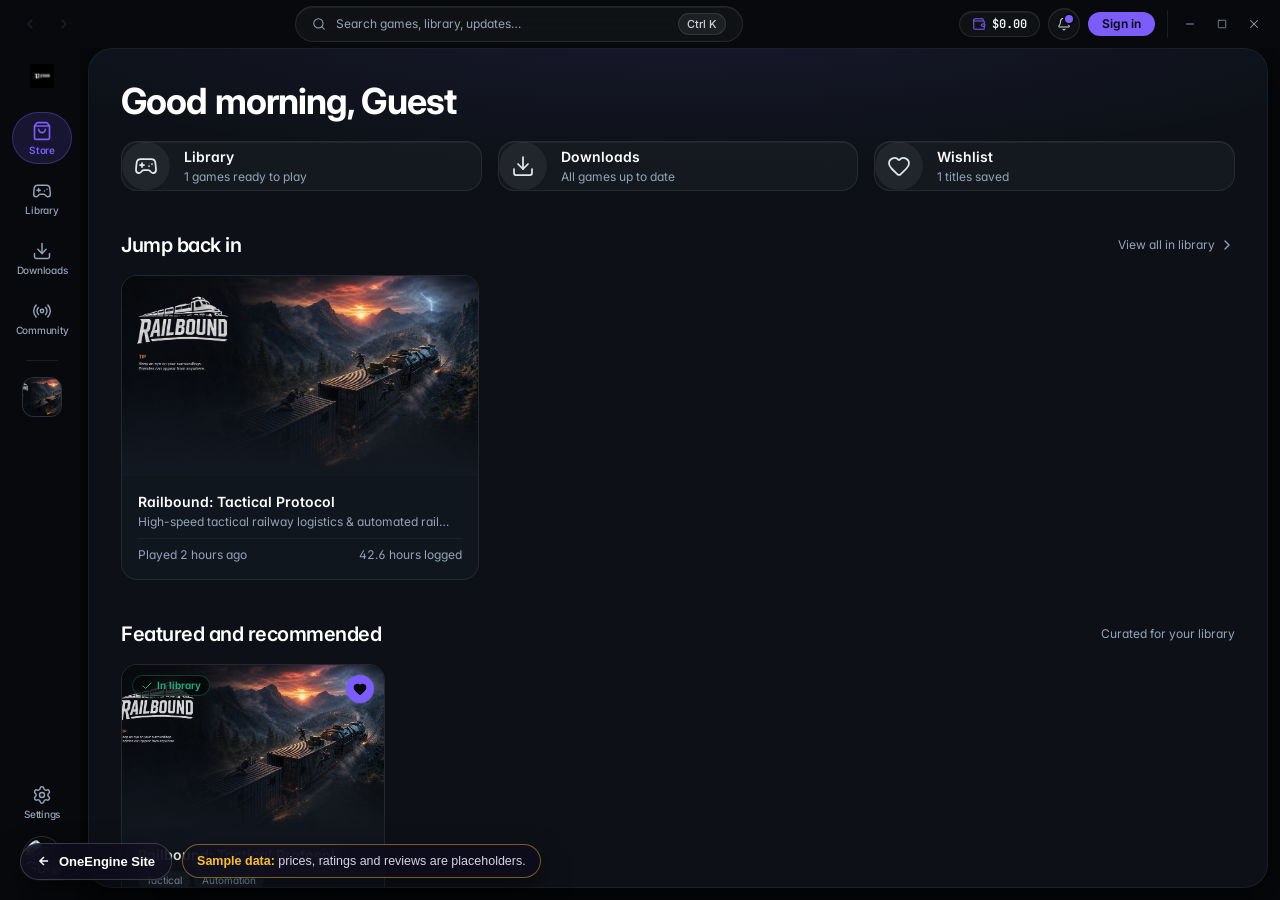
==== commit b43c7480: "fix: label store sample data, update nav docs, drop unused video - Store: fixed "Sample data" note b" ====
--- a/store/index.html
+++ b/store/index.html
@@ -17,10 +17,15 @@
     </style>
   </head>
   <body class="bg-[#07090C] text-slate-100 select-none overflow-hidden">
-    <a href="../index.html" id="backToWebPill" style="position:fixed;bottom:20px;left:20px;z-index:99999;background:rgba(14,12,29,0.85);color:#fff;backdrop-filter:blur(12px);border:1px solid rgba(255,255,255,0.18);padding:8px 16px;border-radius:999px;font-family:sans-serif;font-size:13px;font-weight:600;text-decoration:none;display:inline-flex;align-items:center;gap:8px;box-shadow:0 12px 28px rgba(0,0,0,0.5);transition:border-color 0.2s,background-color 0.2s;">
+    <div style="position:fixed;bottom:20px;left:20px;right:20px;z-index:99999;display:flex;flex-wrap:wrap;align-items:center;gap:10px;pointer-events:none;">
+    <a href="../index.html" id="backToWebPill" style="pointer-events:auto;background:rgba(14,12,29,0.85);color:#fff;backdrop-filter:blur(12px);border:1px solid rgba(255,255,255,0.18);padding:8px 16px;border-radius:999px;font-family:sans-serif;font-size:13px;font-weight:600;text-decoration:none;display:inline-flex;align-items:center;gap:8px;box-shadow:0 12px 28px rgba(0,0,0,0.5);transition:border-color 0.2s,background-color 0.2s;">
       <svg width="14" height="14" viewBox="0 0 24 24" fill="none" stroke="currentColor" stroke-width="2.5"><path d="M19 12H5M12 19l-7-7 7-7"/></svg>
       OneEngine Site
     </a>
+    <p id="sampleDataNote" role="note" style="pointer-events:auto;margin:0;background:rgba(14,12,29,0.85);color:#d6d3e6;backdrop-filter:blur(12px);border:1px solid rgba(251,191,36,0.45);padding:8px 14px;border-radius:999px;font-family:sans-serif;font-size:12.5px;line-height:1.3;box-shadow:0 12px 28px rgba(0,0,0,0.5);">
+      <strong style="color:#fbbf24;">Sample data:</strong> prices, ratings and reviews are placeholders.
+    </p>
+    </div>
     <div id="root"></div>
   </body>
 </html>
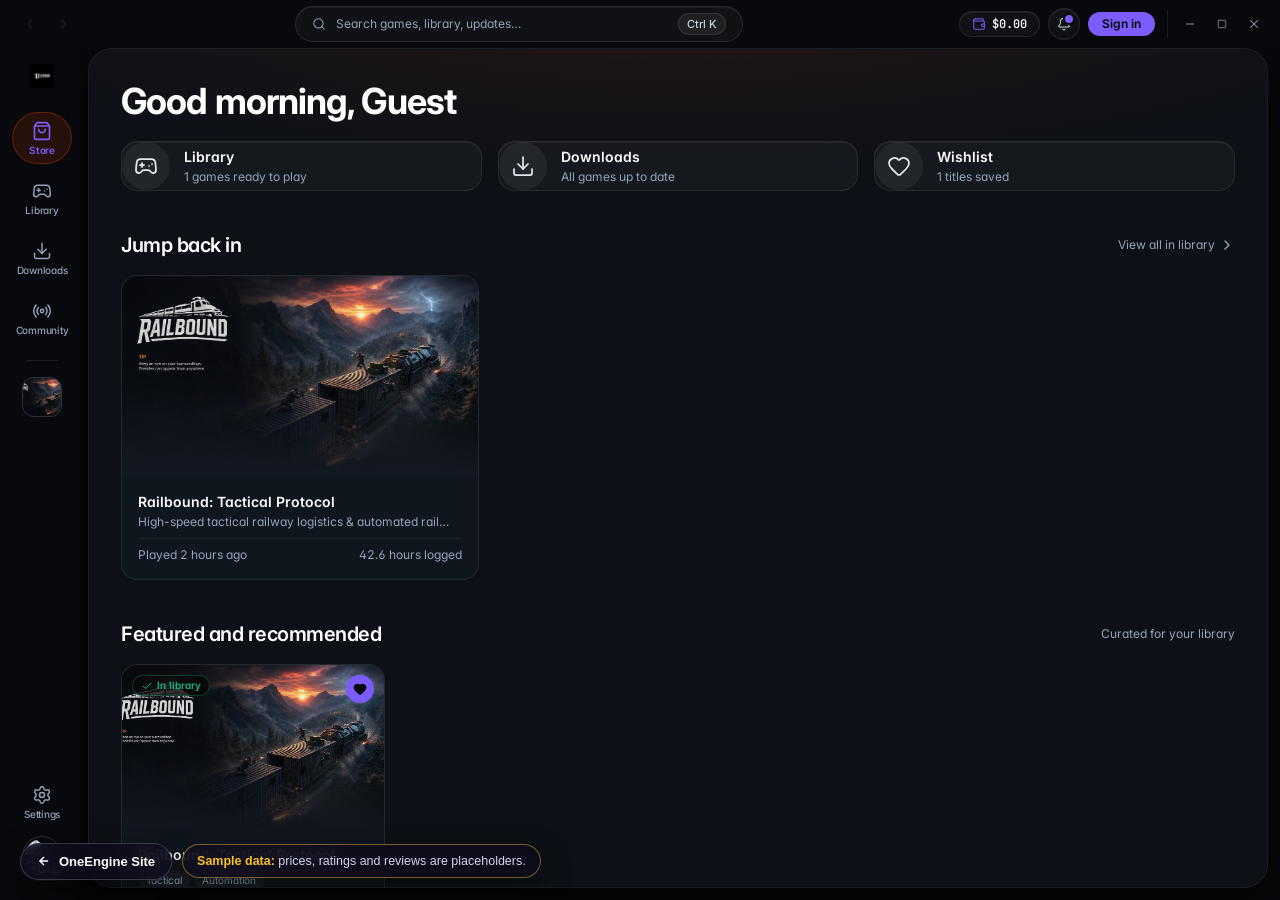
==== commit d9420f7b: "feat(store): match the store app's accent to the site's orange (AA-safe #da3d00)" ====
--- a/store/index.html
+++ b/store/index.html
@@ -12,8 +12,8 @@
     <link rel="stylesheet" crossorigin href="./assets/index-BKyUZwY1.css">
     <style>
       #backToWebPill:hover,
-      #backToWebPill:focus-visible { border-color: #7c5cfa !important; background: rgba(124, 92, 250, 0.28) !important; }
-      #backToWebPill:focus-visible { outline: 2px solid #7c5cfa; outline-offset: 2px; }
+      #backToWebPill:focus-visible { border-color: #da3d00 !important; background: rgba(218, 61, 0, 0.28) !important; }
+      #backToWebPill:focus-visible { outline: 2px solid #da3d00; outline-offset: 2px; }
     </style>
   </head>
   <body class="bg-[#07090C] text-slate-100 select-none overflow-hidden">
--- a/store/assets/index-BKyUZwY1.css
+++ b/store/assets/index-BKyUZwY1.css
@@ -1 +1 @@
-*,:before,:after{--tw-border-spacing-x: 0;--tw-border-spacing-y: 0;--tw-translate-x: 0;--tw-translate-y: 0;--tw-rotate: 0;--tw-skew-x: 0;--tw-skew-y: 0;--tw-scale-x: 1;--tw-scale-y: 1;--tw-pan-x: ;--tw-pan-y: ;--tw-pinch-zoom: ;--tw-scroll-snap-strictness: proximity;--tw-gradient-from-position: ;--tw-gradient-via-position: ;--tw-gradient-to-position: ;--tw-ordinal: ;--tw-slashed-zero: ;--tw-numeric-figure: ;--tw-numeric-spacing: ;--tw-numeric-fraction: ;--tw-ring-inset: ;--tw-ring-offset-width: 0px;--tw-ring-offset-color: #fff;--tw-ring-color: rgb(59 130 246 / .5);--tw-ring-offset-shadow: 0 0 #0000;--tw-ring-shadow: 0 0 #0000;--tw-shadow: 0 0 #0000;--tw-shadow-colored: 0 0 #0000;--tw-blur: ;--tw-brightness: ;--tw-contrast: ;--tw-grayscale: ;--tw-hue-rotate: ;--tw-invert: ;--tw-saturate: ;--tw-sepia: ;--tw-drop-shadow: ;--tw-backdrop-blur: ;--tw-backdrop-brightness: ;--tw-backdrop-contrast: ;--tw-backdrop-grayscale: ;--tw-backdrop-hue-rotate: ;--tw-backdrop-invert: ;--tw-backdrop-opacity: ;--tw-backdrop-saturate: ;--tw-backdrop-sepia: ;--tw-contain-size: ;--tw-contain-layout: ;--tw-contain-paint: ;--tw-contain-style: }::backdrop{--tw-border-spacing-x: 0;--tw-border-spacing-y: 0;--tw-translate-x: 0;--tw-translate-y: 0;--tw-rotate: 0;--tw-skew-x: 0;--tw-skew-y: 0;--tw-scale-x: 1;--tw-scale-y: 1;--tw-pan-x: ;--tw-pan-y: ;--tw-pinch-zoom: ;--tw-scroll-snap-strictness: proximity;--tw-gradient-from-position: ;--tw-gradient-via-position: ;--tw-gradient-to-position: ;--tw-ordinal: ;--tw-slashed-zero: ;--tw-numeric-figure: ;--tw-numeric-spacing: ;--tw-numeric-fraction: ;--tw-ring-inset: ;--tw-ring-offset-width: 0px;--tw-ring-offset-color: #fff;--tw-ring-color: rgb(59 130 246 / .5);--tw-ring-offset-shadow: 0 0 #0000;--tw-ring-shadow: 0 0 #0000;--tw-shadow: 0 0 #0000;--tw-shadow-colored: 0 0 #0000;--tw-blur: ;--tw-brightness: ;--tw-contrast: ;--tw-grayscale: ;--tw-hue-rotate: ;--tw-invert: ;--tw-saturate: ;--tw-sepia: ;--tw-drop-shadow: ;--tw-backdrop-blur: ;--tw-backdrop-brightness: ;--tw-backdrop-contrast: ;--tw-backdrop-grayscale: ;--tw-backdrop-hue-rotate: ;--tw-backdrop-invert: ;--tw-backdrop-opacity: ;--tw-backdrop-saturate: ;--tw-backdrop-sepia: ;--tw-contain-size: ;--tw-contain-layout: ;--tw-contain-paint: ;--tw-contain-style: }*,:before,:after{box-sizing:border-box;border-width:0;border-style:solid;border-color:#e5e7eb}:before,:after{--tw-content: ""}html,:host{line-height:1.5;-webkit-text-size-adjust:100%;-moz-tab-size:4;-o-tab-size:4;tab-size:4;font-family:Inter,-apple-system,BlinkMacSystemFont,Segoe UI,Roboto,sans-serif;font-feature-settings:normal;font-variation-settings:normal;-webkit-tap-highlight-color:transparent}body{margin:0;line-height:inherit}hr{height:0;color:inherit;border-top-width:1px}abbr:where([title]){-webkit-text-decoration:underline dotted;text-decoration:underline dotted}h1,h2,h3,h4,h5,h6{font-size:inherit;font-weight:inherit}a{color:inherit;text-decoration:inherit}b,strong{font-weight:bolder}code,kbd,samp,pre{font-family:JetBrains Mono,Menlo,Consolas,monospace;font-feature-settings:normal;font-variation-settings:normal;font-size:1em}small{font-size:80%}sub,sup{font-size:75%;line-height:0;position:relative;vertical-align:baseline}sub{bottom:-.25em}sup{top:-.5em}table{text-indent:0;border-color:inherit;border-collapse:collapse}button,input,optgroup,select,textarea{font-family:inherit;font-feature-settings:inherit;font-variation-settings:inherit;font-size:100%;font-weight:inherit;line-height:inherit;letter-spacing:inherit;color:inherit;margin:0;padding:0}button,select{text-transform:none}button,input:where([type=button]),input:where([type=reset]),input:where([type=submit]){-webkit-appearance:button;background-color:transparent;background-image:none}:-moz-focusring{outline:auto}:-moz-ui-invalid{box-shadow:none}progress{vertical-align:baseline}::-webkit-inner-spin-button,::-webkit-outer-spin-button{height:auto}[type=search]{-webkit-appearance:textfield;outline-offset:-2px}::-webkit-search-decoration{-webkit-appearance:none}::-webkit-file-upload-button{-webkit-appearance:button;font:inherit}summary{display:list-item}blockquote,dl,dd,h1,h2,h3,h4,h5,h6,hr,figure,p,pre{margin:0}fieldset{margin:0;padding:0}legend{padding:0}ol,ul,menu{list-style:none;margin:0;padding:0}dialog{padding:0}textarea{resize:vertical}input::-moz-placeholder,textarea::-moz-placeholder{opacity:1;color:#9ca3af}input::placeholder,textarea::placeholder{opacity:1;color:#9ca3af}button,[role=button]{cursor:pointer}:disabled{cursor:default}img,svg,video,canvas,audio,iframe,embed,object{display:block;vertical-align:middle}img,video{max-width:100%;height:auto}[hidden]:where(:not([hidden=until-found])){display:none}:root{--ambient-tint: rgba(124, 92, 250, .09);--ambient-spot: rgba(124, 92, 250, .12)}*{box-sizing:border-box}body{background-color:#07090c;color:#f8fafc;font-family:Inter,-apple-system,BlinkMacSystemFont,Segoe UI,Roboto,sans-serif;font-feature-settings:"cv11","ss01";-webkit-user-select:none;-moz-user-select:none;user-select:none;overflow:hidden}.tabular-nums{font-variant-numeric:tabular-nums}.container{width:100%}@media(min-width:640px){.container{max-width:640px}}@media(min-width:768px){.container{max-width:768px}}@media(min-width:1024px){.container{max-width:1024px}}@media(min-width:1280px){.container{max-width:1280px}}@media(min-width:1536px){.container{max-width:1536px}}.pointer-events-none{pointer-events:none}.pointer-events-auto{pointer-events:auto}.fixed{position:fixed}.absolute{position:absolute}.relative{position:relative}.sticky{position:sticky}.inset-0{top:0;right:0;bottom:0;left:0}.inset-x-0{left:0;right:0}.-right-2{right:-.5rem}.-top-1{top:-.25rem}.bottom-0{bottom:0}.bottom-0\.5{bottom:.125rem}.bottom-1{bottom:.25rem}.bottom-2\.5{bottom:.625rem}.bottom-3{bottom:.75rem}.bottom-4{bottom:1rem}.bottom-5{bottom:1.25rem}.bottom-6{bottom:1.5rem}.left-1\/2{left:50%}.left-2\.5{left:.625rem}.left-3{left:.75rem}.left-6{left:1.5rem}.left-\[52px\]{left:52px}.right-0{right:0}.right-0\.5{right:.125rem}.right-1{right:.25rem}.right-1\.5{right:.375rem}.right-2\.5{right:.625rem}.right-3{right:.75rem}.right-4{right:1rem}.right-6{right:1.5rem}.top-0{top:0}.top-1\.5{top:.375rem}.top-1\/2{top:50%}.top-12{top:3rem}.top-2\.5{top:.625rem}.top-3{top:.75rem}.top-4{top:1rem}.z-0{z-index:0}.z-10{z-index:10}.z-30{z-index:30}.z-40{z-index:40}.z-50{z-index:50}.z-\[60\]{z-index:60}.z-\[70\]{z-index:70}.col-span-2{grid-column:span 2 / span 2}.mx-4{margin-left:1rem;margin-right:1rem}.mx-auto{margin-left:auto;margin-right:auto}.my-1{margin-top:.25rem;margin-bottom:.25rem}.mb-0\.5{margin-bottom:.125rem}.mb-1{margin-bottom:.25rem}.mb-1\.5{margin-bottom:.375rem}.ml-0\.5{margin-left:.125rem}.ml-1{margin-left:.25rem}.mt-0\.5{margin-top:.125rem}.mt-1{margin-top:.25rem}.mt-1\.5{margin-top:.375rem}.line-clamp-1{overflow:hidden;display:-webkit-box;-webkit-box-orient:vertical;-webkit-line-clamp:1}.line-clamp-2{overflow:hidden;display:-webkit-box;-webkit-box-orient:vertical;-webkit-line-clamp:2}.line-clamp-3{overflow:hidden;display:-webkit-box;-webkit-box-orient:vertical;-webkit-line-clamp:3}.block{display:block}.flex{display:flex}.inline-flex{display:inline-flex}.table{display:table}.grid{display:grid}.hidden{display:none}.aspect-\[16\/10\]{aspect-ratio:16/10}.aspect-\[16\/9\]{aspect-ratio:16/9}.aspect-video{aspect-ratio:16 / 9}.h-1\.5{height:.375rem}.h-10{height:2.5rem}.h-12{height:3rem}.h-2{height:.5rem}.h-2\.5{height:.625rem}.h-28{height:7rem}.h-3{height:.75rem}.h-3\.5{height:.875rem}.h-4{height:1rem}.h-5{height:1.25rem}.h-6{height:1.5rem}.h-60{height:15rem}.h-7{height:1.75rem}.h-8{height:2rem}.h-9{height:2.25rem}.h-96{height:24rem}.h-\[52px\]{height:52px}.h-full{height:100%}.h-px{height:1px}.h-screen{height:100vh}.max-h-80{max-height:20rem}.max-h-96{max-height:24rem}.max-h-\[90vh\]{max-height:90vh}.max-h-\[calc\(100vh-380px\)\]{max-height:calc(100vh - 380px)}.min-h-0{min-height:0px}.min-h-full{min-height:100%}.w-1\.5{width:.375rem}.w-10{width:2.5rem}.w-12{width:3rem}.w-14{width:3.5rem}.w-16{width:4rem}.w-2{width:.5rem}.w-2\.5{width:.625rem}.w-3{width:.75rem}.w-3\.5{width:.875rem}.w-4{width:1rem}.w-5{width:1.25rem}.w-6{width:1.5rem}.w-7{width:1.75rem}.w-8{width:2rem}.w-9{width:2.25rem}.w-96{width:24rem}.w-\[60px\]{width:60px}.w-\[76px\]{width:76px}.w-full{width:100%}.w-screen{width:100vw}.min-w-0{min-width:0px}.min-w-\[14px\]{min-width:14px}.min-w-\[220px\]{min-width:220px}.max-w-2xl{max-width:42rem}.max-w-3xl{max-width:48rem}.max-w-7xl{max-width:80rem}.max-w-\[120px\]{max-width:120px}.max-w-\[140px\]{max-width:140px}.max-w-\[150px\]{max-width:150px}.max-w-\[160px\]{max-width:160px}.max-w-\[68ch\]{max-width:68ch}.max-w-md{max-width:28rem}.max-w-sm{max-width:24rem}.max-w-xl{max-width:36rem}.max-w-xs{max-width:20rem}.flex-1{flex:1 1 0%}.shrink-0{flex-shrink:0}.border-collapse{border-collapse:collapse}.-translate-x-1\/2{--tw-translate-x: -50%;transform:translate(var(--tw-translate-x),var(--tw-translate-y)) rotate(var(--tw-rotate)) skew(var(--tw-skew-x)) skewY(var(--tw-skew-y)) scaleX(var(--tw-scale-x)) scaleY(var(--tw-scale-y))}.-translate-y-1\/2{--tw-translate-y: -50%;transform:translate(var(--tw-translate-x),var(--tw-translate-y)) rotate(var(--tw-rotate)) skew(var(--tw-skew-x)) skewY(var(--tw-skew-y)) scaleX(var(--tw-scale-x)) scaleY(var(--tw-scale-y))}@keyframes ping{75%,to{transform:scale(2);opacity:0}}.animate-ping{animation:ping 1s cubic-bezier(0,0,.2,1) infinite}@keyframes pulse{50%{opacity:.5}}.animate-pulse{animation:pulse 2s cubic-bezier(.4,0,.6,1) infinite}@keyframes spin{to{transform:rotate(360deg)}}.animate-spin{animation:spin 1s linear infinite}.cursor-default{cursor:default}.cursor-not-allowed{cursor:not-allowed}.cursor-pointer{cursor:pointer}.select-none{-webkit-user-select:none;-moz-user-select:none;user-select:none}.select-text{-webkit-user-select:text;-moz-user-select:text;user-select:text}.select-all{-webkit-user-select:all;-moz-user-select:all;user-select:all}.list-inside{list-style-position:inside}.list-disc{list-style-type:disc}.grid-cols-1{grid-template-columns:repeat(1,minmax(0,1fr))}.grid-cols-2{grid-template-columns:repeat(2,minmax(0,1fr))}.grid-cols-3{grid-template-columns:repeat(3,minmax(0,1fr))}.grid-cols-5{grid-template-columns:repeat(5,minmax(0,1fr))}.flex-col{flex-direction:column}.flex-wrap{flex-wrap:wrap}.items-start{align-items:flex-start}.items-center{align-items:center}.items-baseline{align-items:baseline}.justify-start{justify-content:flex-start}.justify-end{justify-content:flex-end}.justify-center{justify-content:center}.justify-between{justify-content:space-between}.gap-0\.5{gap:.125rem}.gap-1{gap:.25rem}.gap-1\.5{gap:.375rem}.gap-2{gap:.5rem}.gap-2\.5{gap:.625rem}.gap-3{gap:.75rem}.gap-3\.5{gap:.875rem}.gap-4{gap:1rem}.gap-5{gap:1.25rem}.gap-6{gap:1.5rem}.gap-8{gap:2rem}.space-x-3>:not([hidden])~:not([hidden]){--tw-space-x-reverse: 0;margin-right:calc(.75rem * var(--tw-space-x-reverse));margin-left:calc(.75rem * calc(1 - var(--tw-space-x-reverse)))}.space-y-0\.5>:not([hidden])~:not([hidden]){--tw-space-y-reverse: 0;margin-top:calc(.125rem * calc(1 - var(--tw-space-y-reverse)));margin-bottom:calc(.125rem * var(--tw-space-y-reverse))}.space-y-1>:not([hidden])~:not([hidden]){--tw-space-y-reverse: 0;margin-top:calc(.25rem * calc(1 - var(--tw-space-y-reverse)));margin-bottom:calc(.25rem * var(--tw-space-y-reverse))}.space-y-1\.5>:not([hidden])~:not([hidden]){--tw-space-y-reverse: 0;margin-top:calc(.375rem * calc(1 - var(--tw-space-y-reverse)));margin-bottom:calc(.375rem * var(--tw-space-y-reverse))}.space-y-10>:not([hidden])~:not([hidden]){--tw-space-y-reverse: 0;margin-top:calc(2.5rem * calc(1 - var(--tw-space-y-reverse)));margin-bottom:calc(2.5rem * var(--tw-space-y-reverse))}.space-y-2>:not([hidden])~:not([hidden]){--tw-space-y-reverse: 0;margin-top:calc(.5rem * calc(1 - var(--tw-space-y-reverse)));margin-bottom:calc(.5rem * var(--tw-space-y-reverse))}.space-y-2\.5>:not([hidden])~:not([hidden]){--tw-space-y-reverse: 0;margin-top:calc(.625rem * calc(1 - var(--tw-space-y-reverse)));margin-bottom:calc(.625rem * var(--tw-space-y-reverse))}.space-y-3>:not([hidden])~:not([hidden]){--tw-space-y-reverse: 0;margin-top:calc(.75rem * calc(1 - var(--tw-space-y-reverse)));margin-bottom:calc(.75rem * var(--tw-space-y-reverse))}.space-y-4>:not([hidden])~:not([hidden]){--tw-space-y-reverse: 0;margin-top:calc(1rem * calc(1 - var(--tw-space-y-reverse)));margin-bottom:calc(1rem * var(--tw-space-y-reverse))}.space-y-5>:not([hidden])~:not([hidden]){--tw-space-y-reverse: 0;margin-top:calc(1.25rem * calc(1 - var(--tw-space-y-reverse)));margin-bottom:calc(1.25rem * var(--tw-space-y-reverse))}.space-y-6>:not([hidden])~:not([hidden]){--tw-space-y-reverse: 0;margin-top:calc(1.5rem * calc(1 - var(--tw-space-y-reverse)));margin-bottom:calc(1.5rem * var(--tw-space-y-reverse))}.space-y-8>:not([hidden])~:not([hidden]){--tw-space-y-reverse: 0;margin-top:calc(2rem * calc(1 - var(--tw-space-y-reverse)));margin-bottom:calc(2rem * var(--tw-space-y-reverse))}.divide-y>:not([hidden])~:not([hidden]){--tw-divide-y-reverse: 0;border-top-width:calc(1px * calc(1 - var(--tw-divide-y-reverse)));border-bottom-width:calc(1px * var(--tw-divide-y-reverse))}.divide-white\/\[0\.05\]>:not([hidden])~:not([hidden]){border-color:#ffffff0d}.divide-white\/\[0\.06\]>:not([hidden])~:not([hidden]){border-color:#ffffff0f}.self-start{align-self:flex-start}.overflow-hidden{overflow:hidden}.overflow-x-auto{overflow-x:auto}.overflow-y-auto{overflow-y:auto}.overflow-x-hidden{overflow-x:hidden}.truncate{overflow:hidden;text-overflow:ellipsis;white-space:nowrap}.whitespace-nowrap{white-space:nowrap}.break-all{word-break:break-all}.rounded{border-radius:10px}.rounded-2xl{border-radius:24px}.rounded-3xl{border-radius:1.5rem}.rounded-\[12px\]{border-radius:12px}.rounded-card{border-radius:16px}.rounded-full{border-radius:9999px}.rounded-lg{border-radius:16px}.rounded-md{border-radius:12px}.rounded-panel{border-radius:24px}.rounded-thumb{border-radius:10px}.rounded-xl{border-radius:20px}.rounded-l-full{border-top-left-radius:9999px;border-bottom-left-radius:9999px}.border{border-width:1px}.border-2{border-width:2px}.border-b{border-bottom-width:1px}.border-l{border-left-width:1px}.border-l-2{border-left-width:2px}.border-t{border-top-width:1px}.border-accent{--tw-border-opacity: 1;border-color:rgb(124 92 250 / var(--tw-border-opacity, 1))}.border-accent\/20{border-color:#7c5cfa33}.border-accent\/30{border-color:#7c5cfa4d}.border-accent\/35{border-color:#7c5cfa59}.border-accent\/40{border-color:#7c5cfa66}.border-amber-400\/20{border-color:#fbbf2433}.border-amber-400\/30{border-color:#fbbf244d}.border-amber-500\/60{border-color:#f59e0b99}.border-bg-app{--tw-border-opacity: 1;border-color:rgb(7 9 12 / var(--tw-border-opacity, 1))}.border-danger\/30{border-color:#e539354d}.border-danger\/40{border-color:#e5393566}.border-primary-accent\/60{border-color:#7c5cfa99}.border-success{--tw-border-opacity: 1;border-color:rgb(16 185 129 / var(--tw-border-opacity, 1))}.border-success\/25{border-color:#10b98140}.border-success\/30{border-color:#10b9814d}.border-success\/35{border-color:#10b98159}.border-tactical-green\/60{border-color:#10b98199}.border-transparent{border-color:transparent}.border-warning\/35{border-color:#f59e0b59}.border-white\/10{border-color:#ffffff1a}.border-white\/15{border-color:#ffffff26}.border-white\/20{border-color:#fff3}.border-white\/5,.border-white\/\[0\.05\]{border-color:#ffffff0d}.border-white\/\[0\.06\]{border-color:#ffffff0f}.border-white\/\[0\.08\]{border-color:#ffffff14}.border-white\/\[0\.09\]{border-color:#ffffff17}.border-t-transparent{border-top-color:transparent}.border-t-white\/10{border-top-color:#ffffff1a}.bg-\[\#07090C\]{--tw-bg-opacity: 1;background-color:rgb(7 9 12 / var(--tw-bg-opacity, 1))}.bg-accent{--tw-bg-opacity: 1;background-color:rgb(124 92 250 / var(--tw-bg-opacity, 1))}.bg-accent\/15{background-color:#7c5cfa26}.bg-accent\/20{background-color:#7c5cfa33}.bg-accent\/\[0\.08\]{background-color:#7c5cfa14}.bg-amber-400{--tw-bg-opacity: 1;background-color:rgb(251 191 36 / var(--tw-bg-opacity, 1))}.bg-amber-400\/10{background-color:#fbbf241a}.bg-amber-400\/15{background-color:#fbbf2426}.bg-amber-400\/20{background-color:#fbbf2433}.bg-bg-app{--tw-bg-opacity: 1;background-color:rgb(7 9 12 / var(--tw-bg-opacity, 1))}.bg-bg-app\/80{background-color:#07090ccc}.bg-bg-card{--tw-bg-opacity: 1;background-color:rgb(19 25 34 / var(--tw-bg-opacity, 1))}.bg-bg-hover{background-color:#ffffff0f}.bg-bg-panel{--tw-bg-opacity: 1;background-color:rgb(13 17 23 / var(--tw-bg-opacity, 1))}.bg-black\/50{background-color:#00000080}.bg-black\/60{background-color:#0009}.bg-black\/75{background-color:#000000bf}.bg-danger{--tw-bg-opacity: 1;background-color:rgb(229 57 53 / var(--tw-bg-opacity, 1))}.bg-danger\/10{background-color:#e539351a}.bg-danger\/15{background-color:#e5393526}.bg-danger\/20{background-color:#e5393533}.bg-danger\/90{background-color:#e53935e6}.bg-gunmetal-slate{--tw-bg-opacity: 1;background-color:rgb(9 12 16 / var(--tw-bg-opacity, 1))}.bg-slate-400{--tw-bg-opacity: 1;background-color:rgb(148 163 184 / var(--tw-bg-opacity, 1))}.bg-slate-500{--tw-bg-opacity: 1;background-color:rgb(100 116 139 / var(--tw-bg-opacity, 1))}.bg-success{--tw-bg-opacity: 1;background-color:rgb(16 185 129 / var(--tw-bg-opacity, 1))}.bg-success\/10{background-color:#10b9811a}.bg-success\/15{background-color:#10b98126}.bg-success\/20{background-color:#10b98133}.bg-tech-elevated\/70{background-color:#18202cb3}.bg-transparent{background-color:transparent}.bg-warning{--tw-bg-opacity: 1;background-color:rgb(245 158 11 / var(--tw-bg-opacity, 1))}.bg-warning\/15{background-color:#f59e0b26}.bg-warning\/20{background-color:#f59e0b33}.bg-white{--tw-bg-opacity: 1;background-color:rgb(255 255 255 / var(--tw-bg-opacity, 1))}.bg-white\/\[0\.02\]{background-color:#ffffff05}.bg-white\/\[0\.03\]{background-color:#ffffff08}.bg-white\/\[0\.04\]{background-color:#ffffff0a}.bg-white\/\[0\.06\]{background-color:#ffffff0f}.bg-white\/\[0\.08\]{background-color:#ffffff14}.bg-white\/\[0\.12\]{background-color:#ffffff1f}.bg-white\/\[0\.14\]{background-color:#ffffff24}.bg-gradient-to-t{background-image:linear-gradient(to top,var(--tw-gradient-stops))}.from-bg-card{--tw-gradient-from: #131922 var(--tw-gradient-from-position);--tw-gradient-to: rgb(19 25 34 / 0) var(--tw-gradient-to-position);--tw-gradient-stops: var(--tw-gradient-from), var(--tw-gradient-to)}.from-bg-card\/80{--tw-gradient-from: rgb(19 25 34 / .8) var(--tw-gradient-from-position);--tw-gradient-to: rgb(19 25 34 / 0) var(--tw-gradient-to-position);--tw-gradient-stops: var(--tw-gradient-from), var(--tw-gradient-to)}.from-bg-card\/90{--tw-gradient-from: rgb(19 25 34 / .9) var(--tw-gradient-from-position);--tw-gradient-to: rgb(19 25 34 / 0) var(--tw-gradient-to-position);--tw-gradient-stops: var(--tw-gradient-from), var(--tw-gradient-to)}.from-bg-panel{--tw-gradient-from: #0D1117 var(--tw-gradient-from-position);--tw-gradient-to: rgb(13 17 23 / 0) var(--tw-gradient-to-position);--tw-gradient-stops: var(--tw-gradient-from), var(--tw-gradient-to)}.from-black\/40{--tw-gradient-from: rgb(0 0 0 / .4) var(--tw-gradient-from-position);--tw-gradient-to: rgb(0 0 0 / 0) var(--tw-gradient-to-position);--tw-gradient-stops: var(--tw-gradient-from), var(--tw-gradient-to)}.via-bg-panel\/60{--tw-gradient-to: rgb(13 17 23 / 0) var(--tw-gradient-to-position);--tw-gradient-stops: var(--tw-gradient-from), rgb(13 17 23 / .6) var(--tw-gradient-via-position), var(--tw-gradient-to)}.via-transparent{--tw-gradient-to: rgb(0 0 0 / 0) var(--tw-gradient-to-position);--tw-gradient-stops: var(--tw-gradient-from), transparent var(--tw-gradient-via-position), var(--tw-gradient-to)}.to-transparent{--tw-gradient-to: transparent var(--tw-gradient-to-position)}.fill-current{fill:currentColor}.object-contain{-o-object-fit:contain;object-fit:contain}.object-cover{-o-object-fit:cover;object-fit:cover}.p-0\.5{padding:.125rem}.p-1{padding:.25rem}.p-1\.5{padding:.375rem}.p-12{padding:3rem}.p-2\.5{padding:.625rem}.p-3{padding:.75rem}.p-3\.5{padding:.875rem}.p-4{padding:1rem}.p-5{padding:1.25rem}.p-6{padding:1.5rem}.p-8{padding:2rem}.px-1{padding-left:.25rem;padding-right:.25rem}.px-1\.5{padding-left:.375rem;padding-right:.375rem}.px-2{padding-left:.5rem;padding-right:.5rem}.px-2\.5{padding-left:.625rem;padding-right:.625rem}.px-3{padding-left:.75rem;padding-right:.75rem}.px-3\.5{padding-left:.875rem;padding-right:.875rem}.px-4{padding-left:1rem;padding-right:1rem}.px-5{padding-left:1.25rem;padding-right:1.25rem}.px-6{padding-left:1.5rem;padding-right:1.5rem}.py-0\.5{padding-top:.125rem;padding-bottom:.125rem}.py-1{padding-top:.25rem;padding-bottom:.25rem}.py-1\.5{padding-top:.375rem;padding-bottom:.375rem}.py-2{padding-top:.5rem;padding-bottom:.5rem}.py-2\.5{padding-top:.625rem;padding-bottom:.625rem}.py-3{padding-top:.75rem;padding-bottom:.75rem}.py-4{padding-top:1rem;padding-bottom:1rem}.py-8{padding-top:2rem;padding-bottom:2rem}.pb-1{padding-bottom:.25rem}.pb-3{padding-bottom:.75rem}.pl-1{padding-left:.25rem}.pl-2{padding-left:.5rem}.pl-3{padding-left:.75rem}.pl-4{padding-left:1rem}.pl-5{padding-left:1.25rem}.pl-8{padding-left:2rem}.pl-9{padding-left:2.25rem}.pr-10{padding-right:2.5rem}.pr-3{padding-right:.75rem}.pt-0{padding-top:0}.pt-1{padding-top:.25rem}.pt-2{padding-top:.5rem}.pt-24{padding-top:6rem}.pt-3{padding-top:.75rem}.pt-4{padding-top:1rem}.text-left{text-align:left}.text-center{text-align:center}.font-mono{font-family:JetBrains Mono,Menlo,Consolas,monospace}.font-sans{font-family:Inter,-apple-system,BlinkMacSystemFont,Segoe UI,Roboto,sans-serif}.text-2xl{font-size:1.5rem;line-height:2rem}.text-3xl{font-size:1.875rem;line-height:2.25rem}.text-\[10px\]{font-size:10px}.text-\[11px\]{font-size:11px}.text-\[16px\]{font-size:16px}.text-\[17px\]{font-size:17px}.text-\[28px\]{font-size:28px}.text-\[9px\]{font-size:9px}.text-base{font-size:1rem;line-height:1.5rem}.text-lg{font-size:1.125rem;line-height:1.75rem}.text-sm{font-size:.875rem;line-height:1.25rem}.text-xl{font-size:1.25rem;line-height:1.75rem}.text-xs{font-size:.75rem;line-height:1rem}.font-bold{font-weight:700}.font-medium{font-weight:500}.font-normal{font-weight:400}.font-semibold{font-weight:600}.uppercase{text-transform:uppercase}.tabular-nums{--tw-numeric-spacing: tabular-nums;font-variant-numeric:var(--tw-ordinal) var(--tw-slashed-zero) var(--tw-numeric-figure) var(--tw-numeric-spacing) var(--tw-numeric-fraction)}.leading-\[1\.6\]{line-height:1.6}.leading-none{line-height:1}.leading-normal{line-height:1.5}.leading-relaxed{line-height:1.625}.leading-snug{line-height:1.375}.leading-tight{line-height:1.25}.tracking-tight{letter-spacing:-.025em}.text-accent{--tw-text-opacity: 1;color:rgb(124 92 250 / var(--tw-text-opacity, 1))}.text-amber-300{--tw-text-opacity: 1;color:rgb(252 211 77 / var(--tw-text-opacity, 1))}.text-amber-300\/90{color:#fcd34de6}.text-amber-500{--tw-text-opacity: 1;color:rgb(245 158 11 / var(--tw-text-opacity, 1))}.text-bg-app{--tw-text-opacity: 1;color:rgb(7 9 12 / var(--tw-text-opacity, 1))}.text-danger{--tw-text-opacity: 1;color:rgb(229 57 53 / var(--tw-text-opacity, 1))}.text-primary-accent{--tw-text-opacity: 1;color:rgb(124 92 250 / var(--tw-text-opacity, 1))}.text-slate-100{--tw-text-opacity: 1;color:rgb(241 245 249 / var(--tw-text-opacity, 1))}.text-slate-200{--tw-text-opacity: 1;color:rgb(226 232 240 / var(--tw-text-opacity, 1))}.text-slate-300{--tw-text-opacity: 1;color:rgb(203 213 225 / var(--tw-text-opacity, 1))}.text-slate-400{--tw-text-opacity: 1;color:rgb(148 163 184 / var(--tw-text-opacity, 1))}.text-slate-500{--tw-text-opacity: 1;color:rgb(100 116 139 / var(--tw-text-opacity, 1))}.text-slate-600{--tw-text-opacity: 1;color:rgb(71 85 105 / var(--tw-text-opacity, 1))}.text-success,.text-tactical-green{--tw-text-opacity: 1;color:rgb(16 185 129 / var(--tw-text-opacity, 1))}.text-warning{--tw-text-opacity: 1;color:rgb(245 158 11 / var(--tw-text-opacity, 1))}.text-white{--tw-text-opacity: 1;color:rgb(255 255 255 / var(--tw-text-opacity, 1))}.underline{text-decoration-line:underline}.placeholder-slate-500::-moz-placeholder{--tw-placeholder-opacity: 1;color:rgb(100 116 139 / var(--tw-placeholder-opacity, 1))}.placeholder-slate-500::placeholder{--tw-placeholder-opacity: 1;color:rgb(100 116 139 / var(--tw-placeholder-opacity, 1))}.accent-accent{accent-color:#7c5cfa}.opacity-0{opacity:0}.opacity-35{opacity:.35}.opacity-40{opacity:.4}.opacity-60{opacity:.6}.opacity-80{opacity:.8}.shadow-2xl{--tw-shadow: 0 25px 50px -12px rgb(0 0 0 / .25);--tw-shadow-colored: 0 25px 50px -12px var(--tw-shadow-color);box-shadow:var(--tw-ring-offset-shadow, 0 0 #0000),var(--tw-ring-shadow, 0 0 #0000),var(--tw-shadow)}.shadow-\[0_0_8px_rgba\(255\,122\,0\,0\.5\)\]{--tw-shadow: 0 0 8px rgba(124,92,250,.5);--tw-shadow-colored: 0 0 8px var(--tw-shadow-color);box-shadow:var(--tw-ring-offset-shadow, 0 0 #0000),var(--tw-ring-shadow, 0 0 #0000),var(--tw-shadow)}.shadow-\[inset_0_1px_0_0_rgba\(255\,255\,255\,0\.06\)\]{--tw-shadow: inset 0 1px 0 0 rgba(255,255,255,.06);--tw-shadow-colored: inset 0 1px 0 0 var(--tw-shadow-color);box-shadow:var(--tw-ring-offset-shadow, 0 0 #0000),var(--tw-ring-shadow, 0 0 #0000),var(--tw-shadow)}.shadow-card{--tw-shadow: 0 0 #0000;--tw-shadow-colored: 0 0 #0000;box-shadow:var(--tw-ring-offset-shadow, 0 0 #0000),var(--tw-ring-shadow, 0 0 #0000),var(--tw-shadow)}.shadow-md{--tw-shadow: 0 4px 6px -1px rgb(0 0 0 / .1), 0 2px 4px -2px rgb(0 0 0 / .1);--tw-shadow-colored: 0 4px 6px -1px var(--tw-shadow-color), 0 2px 4px -2px var(--tw-shadow-color);box-shadow:var(--tw-ring-offset-shadow, 0 0 #0000),var(--tw-ring-shadow, 0 0 #0000),var(--tw-shadow)}.shadow-modal{--tw-shadow: 0 24px 60px rgba(0, 0, 0, .75), 0 0 0 1px rgba(255, 255, 255, .1);--tw-shadow-colored: 0 24px 60px var(--tw-shadow-color), 0 0 0 1px var(--tw-shadow-color);box-shadow:var(--tw-ring-offset-shadow, 0 0 #0000),var(--tw-ring-shadow, 0 0 #0000),var(--tw-shadow)}.shadow-none{--tw-shadow: 0 0 #0000;--tw-shadow-colored: 0 0 #0000;box-shadow:var(--tw-ring-offset-shadow, 0 0 #0000),var(--tw-ring-shadow, 0 0 #0000),var(--tw-shadow)}.shadow-panel{--tw-shadow: 0 24px 60px rgba(0, 0, 0, .55), 0 4px 16px rgba(0, 0, 0, .35);--tw-shadow-colored: 0 24px 60px var(--tw-shadow-color), 0 4px 16px var(--tw-shadow-color);box-shadow:var(--tw-ring-offset-shadow, 0 0 #0000),var(--tw-ring-shadow, 0 0 #0000),var(--tw-shadow)}.shadow-popover{--tw-shadow: 0 16px 36px rgba(0, 0, 0, .55), 0 0 0 1px rgba(255, 255, 255, .08);--tw-shadow-colored: 0 16px 36px var(--tw-shadow-color), 0 0 0 1px var(--tw-shadow-color);box-shadow:var(--tw-ring-offset-shadow, 0 0 #0000),var(--tw-ring-shadow, 0 0 #0000),var(--tw-shadow)}.shadow-sm{--tw-shadow: 0 1px 2px 0 rgb(0 0 0 / .05);--tw-shadow-colored: 0 1px 2px 0 var(--tw-shadow-color);box-shadow:var(--tw-ring-offset-shadow, 0 0 #0000),var(--tw-ring-shadow, 0 0 #0000),var(--tw-shadow)}.outline-none{outline:2px solid transparent;outline-offset:2px}.ring-1{--tw-ring-offset-shadow: var(--tw-ring-inset) 0 0 0 var(--tw-ring-offset-width) var(--tw-ring-offset-color);--tw-ring-shadow: var(--tw-ring-inset) 0 0 0 calc(1px + var(--tw-ring-offset-width)) var(--tw-ring-color);box-shadow:var(--tw-ring-offset-shadow),var(--tw-ring-shadow),var(--tw-shadow, 0 0 #0000)}.ring-2{--tw-ring-offset-shadow: var(--tw-ring-inset) 0 0 0 var(--tw-ring-offset-width) var(--tw-ring-offset-color);--tw-ring-shadow: var(--tw-ring-inset) 0 0 0 calc(2px + var(--tw-ring-offset-width)) var(--tw-ring-color);box-shadow:var(--tw-ring-offset-shadow),var(--tw-ring-shadow),var(--tw-shadow, 0 0 #0000)}.ring-accent\/30{--tw-ring-color: rgb(124 92 250 / .3)}.ring-bg-app{--tw-ring-opacity: 1;--tw-ring-color: rgb(7 9 12 / var(--tw-ring-opacity, 1))}.ring-bg-panel{--tw-ring-opacity: 1;--tw-ring-color: rgb(13 17 23 / var(--tw-ring-opacity, 1))}.ring-success\/30{--tw-ring-color: rgb(16 185 129 / .3)}.filter{filter:var(--tw-blur) var(--tw-brightness) var(--tw-contrast) var(--tw-grayscale) var(--tw-hue-rotate) var(--tw-invert) var(--tw-saturate) var(--tw-sepia) var(--tw-drop-shadow)}.backdrop-blur-md{--tw-backdrop-blur: blur(12px);-webkit-backdrop-filter:var(--tw-backdrop-blur) var(--tw-backdrop-brightness) var(--tw-backdrop-contrast) var(--tw-backdrop-grayscale) var(--tw-backdrop-hue-rotate) var(--tw-backdrop-invert) var(--tw-backdrop-opacity) var(--tw-backdrop-saturate) var(--tw-backdrop-sepia);backdrop-filter:var(--tw-backdrop-blur) var(--tw-backdrop-brightness) var(--tw-backdrop-contrast) var(--tw-backdrop-grayscale) var(--tw-backdrop-hue-rotate) var(--tw-backdrop-invert) var(--tw-backdrop-opacity) var(--tw-backdrop-saturate) var(--tw-backdrop-sepia)}.transition-\[width\]{transition-property:width;transition-timing-function:cubic-bezier(.4,0,.2,1);transition-duration:.15s}.transition-all{transition-property:all;transition-timing-function:cubic-bezier(.4,0,.2,1);transition-duration:.15s}.transition-colors{transition-property:color,background-color,border-color,text-decoration-color,fill,stroke;transition-timing-function:cubic-bezier(.4,0,.2,1);transition-duration:.15s}.transition-opacity{transition-property:opacity;transition-timing-function:cubic-bezier(.4,0,.2,1);transition-duration:.15s}.transition-surface{transition-property:background-color,color,border-color,opacity;transition-timing-function:cubic-bezier(.4,0,.2,1);transition-duration:.15s}.transition-transform{transition-property:transform;transition-timing-function:cubic-bezier(.4,0,.2,1);transition-duration:.15s}.duration-150{transition-duration:.15s}.duration-200{transition-duration:.2s}.duration-300{transition-duration:.3s}.duration-500{transition-duration:.5s}.duration-700{transition-duration:.7s}.ease-out{transition-timing-function:cubic-bezier(0,0,.2,1)}.custom-scroll{scrollbar-width:thin;scrollbar-color:transparent transparent;transition:scrollbar-color .2s ease}.custom-scroll:hover{scrollbar-color:rgba(255,255,255,.18) transparent}.custom-scroll::-webkit-scrollbar{width:6px;height:6px}.custom-scroll::-webkit-scrollbar-track{background:transparent}.custom-scroll::-webkit-scrollbar-thumb{background:transparent;border-radius:9999px;-webkit-transition:background-color .2s ease;transition:background-color .2s ease}.custom-scroll:hover::-webkit-scrollbar-thumb{background:#ffffff2e}.custom-scroll::-webkit-scrollbar-thumb:hover{background:#ffffff47}.win11-acrylic{background-color:#0d1117d1;backdrop-filter:blur(28px) saturate(180%);-webkit-backdrop-filter:blur(28px) saturate(180%);border:1px solid rgba(255,255,255,.12);box-shadow:0 24px 60px #000000bf,inset 0 1px #ffffff26}.win11-popover{background-color:#0f141ce0;backdrop-filter:blur(32px) saturate(190%);-webkit-backdrop-filter:blur(32px) saturate(190%);border:1px solid rgba(255,255,255,.14);box-shadow:0 20px 48px #000000a6,inset 0 1px #ffffff29;border-radius:18px}.win11-tile{background-color:#ffffff09;backdrop-filter:blur(16px);-webkit-backdrop-filter:blur(16px);border:1px solid rgba(255,255,255,.08);box-shadow:inset 0 1px #ffffff0f;border-radius:16px;transition:all .18s cubic-bezier(.16,1,.3,1)}.win11-tile:hover{background-color:#ffffff13;border-color:#ffffff2e;box-shadow:0 8px 24px #00000059,inset 0 1px #ffffff24;transform:translateY(-1px)}.win11-tile-active{background-color:#7c5cfa1f!important;border-color:#7c5cfaa6!important;box-shadow:0 0 24px #7c5cfa2e,inset 0 1px #fff3!important;border-radius:16px!important}.win11-card{background-color:#131922b8;backdrop-filter:blur(16px);-webkit-backdrop-filter:blur(16px);border:1px solid rgba(255,255,255,.08);box-shadow:inset 0 1px #ffffff0f;border-radius:16px;transition:all .18s cubic-bezier(.16,1,.3,1)}.win11-card:hover{background-color:#1a222ed9;border-color:#ffffff29;box-shadow:0 12px 32px #0006,inset 0 1px #ffffff1f;transform:translateY(-1px)}.win11-dock{background-color:#10151ed1;backdrop-filter:blur(28px) saturate(180%);-webkit-backdrop-filter:blur(28px) saturate(180%);border:1px solid rgba(255,255,255,.14);box-shadow:0 20px 48px #000000b3,inset 0 1px #ffffff29}:focus-visible{outline:2px solid #7c5cfa!important;outline-offset:2px!important}.panel-ambient-glow{background-image:radial-gradient(ellipse 85% 55% at 50% -10%,var(--ambient-spot, rgba(124, 92, 250, .11)) 0%,var(--ambient-tint, rgba(124, 92, 250, .04)) 45%,transparent 75%);pointer-events:none}@keyframes softFadeIn{0%{opacity:0;transform:translateY(3px)}to{opacity:1;transform:translateY(0)}}.animate-soft-enter{animation:softFadeIn .16s cubic-bezier(.16,1,.3,1) both}@keyframes modalScaleIn{0%{opacity:0;transform:scale(.98)}to{opacity:1;transform:scale(1)}}.animate-modal-in{opacity:1;animation:modalScaleIn .16s cubic-bezier(.16,1,.3,1) forwards}@media(prefers-reduced-motion:reduce){*,:before,:after{animation-duration:.001ms!important;animation-iteration-count:1!important;transition-duration:.001ms!important}}.last\:border-b-0:last-child{border-bottom-width:0px}.hover\:scale-105:hover{--tw-scale-x: 1.05;--tw-scale-y: 1.05;transform:translate(var(--tw-translate-x),var(--tw-translate-y)) rotate(var(--tw-rotate)) skew(var(--tw-skew-x)) skewY(var(--tw-skew-y)) scaleX(var(--tw-scale-x)) scaleY(var(--tw-scale-y))}.hover\:border-accent\/60:hover{border-color:#7c5cfa99}.hover\:border-white\/30:hover{border-color:#ffffff4d}.hover\:border-white\/\[0\.06\]:hover{border-color:#ffffff0f}.hover\:border-white\/\[0\.12\]:hover{border-color:#ffffff1f}.hover\:border-white\/\[0\.18\]:hover{border-color:#ffffff2e}.hover\:border-white\/\[0\.1\]:hover{border-color:#ffffff1a}.hover\:bg-accent-hover:hover{--tw-bg-opacity: 1;background-color:rgb(230 110 0 / var(--tw-bg-opacity, 1))}.hover\:bg-accent\/30:hover{background-color:#7c5cfa4d}.hover\:bg-accent\/\[0\.12\]:hover{background-color:#7c5cfa1f}.hover\:bg-black\/80:hover{background-color:#000c}.hover\:bg-black\/90:hover{background-color:#000000e6}.hover\:bg-danger:hover{--tw-bg-opacity: 1;background-color:rgb(229 57 53 / var(--tw-bg-opacity, 1))}.hover\:bg-danger\/20:hover{background-color:#e5393533}.hover\:bg-danger\/25:hover{background-color:#e5393540}.hover\:bg-danger\/30:hover{background-color:#e539354d}.hover\:bg-danger\/90:hover{background-color:#e53935e6}.hover\:bg-white\/\[0\.06\]:hover{background-color:#ffffff0f}.hover\:bg-white\/\[0\.08\]:hover{background-color:#ffffff14}.hover\:bg-white\/\[0\.12\]:hover{background-color:#ffffff1f}.hover\:bg-white\/\[0\.1\]:hover{background-color:#ffffff1a}.hover\:text-accent:hover{--tw-text-opacity: 1;color:rgb(124 92 250 / var(--tw-text-opacity, 1))}.hover\:text-danger:hover{--tw-text-opacity: 1;color:rgb(229 57 53 / var(--tw-text-opacity, 1))}.hover\:text-slate-100:hover{--tw-text-opacity: 1;color:rgb(241 245 249 / var(--tw-text-opacity, 1))}.hover\:text-slate-200:hover{--tw-text-opacity: 1;color:rgb(226 232 240 / var(--tw-text-opacity, 1))}.hover\:text-white:hover{--tw-text-opacity: 1;color:rgb(255 255 255 / var(--tw-text-opacity, 1))}.hover\:underline:hover{text-decoration-line:underline}.hover\:opacity-100:hover{opacity:1}.focus\:border-accent:focus{--tw-border-opacity: 1;border-color:rgb(124 92 250 / var(--tw-border-opacity, 1))}.focus\:outline-none:focus{outline:2px solid transparent;outline-offset:2px}.active\:scale-\[0\.99\]:active{--tw-scale-x: .99;--tw-scale-y: .99;transform:translate(var(--tw-translate-x),var(--tw-translate-y)) rotate(var(--tw-rotate)) skew(var(--tw-skew-x)) skewY(var(--tw-skew-y)) scaleX(var(--tw-scale-x)) scaleY(var(--tw-scale-y))}.active\:bg-white\/\[0\.12\]:active{background-color:#ffffff1f}.disabled\:cursor-not-allowed:disabled{cursor:not-allowed}.disabled\:opacity-50:disabled{opacity:.5}.disabled\:opacity-60:disabled{opacity:.6}.group:hover .group-hover\:scale-105{--tw-scale-x: 1.05;--tw-scale-y: 1.05;transform:translate(var(--tw-translate-x),var(--tw-translate-y)) rotate(var(--tw-rotate)) skew(var(--tw-skew-x)) skewY(var(--tw-skew-y)) scaleX(var(--tw-scale-x)) scaleY(var(--tw-scale-y))}.group:hover .group-hover\:bg-accent\/15{background-color:#7c5cfa26}.group:hover .group-hover\:text-accent{--tw-text-opacity: 1;color:rgb(124 92 250 / var(--tw-text-opacity, 1))}.group:hover .group-hover\:text-slate-200{--tw-text-opacity: 1;color:rgb(226 232 240 / var(--tw-text-opacity, 1))}.group:hover .group-hover\:text-white{--tw-text-opacity: 1;color:rgb(255 255 255 / var(--tw-text-opacity, 1))}.group:hover .group-hover\:opacity-100{opacity:1}@media(min-width:640px){.sm\:inline{display:inline}.sm\:max-w-xs{max-width:20rem}.sm\:grid-cols-2{grid-template-columns:repeat(2,minmax(0,1fr))}.sm\:grid-cols-3{grid-template-columns:repeat(3,minmax(0,1fr))}.sm\:flex-row{flex-direction:row}.sm\:items-center{align-items:center}.sm\:self-auto{align-self:auto}.sm\:text-3xl{font-size:1.875rem;line-height:2.25rem}.sm\:text-4xl{font-size:2.25rem;line-height:2.5rem}}@media(min-width:768px){.md\:grid-cols-2{grid-template-columns:repeat(2,minmax(0,1fr))}.md\:grid-cols-3{grid-template-columns:repeat(3,minmax(0,1fr))}.md\:grid-cols-4{grid-template-columns:repeat(4,minmax(0,1fr))}.md\:flex-row{flex-direction:row}.md\:items-center{align-items:center}}@media(min-width:1024px){.lg\:col-span-2{grid-column:span 2 / span 2}.lg\:w-\[360px\]{width:360px}.lg\:grid-cols-3{grid-template-columns:repeat(3,minmax(0,1fr))}.lg\:grid-cols-4{grid-template-columns:repeat(4,minmax(0,1fr))}.lg\:grid-cols-5{grid-template-columns:repeat(5,minmax(0,1fr))}.lg\:flex-row{flex-direction:row}}@media(min-width:1280px){.xl\:flex{display:flex}.xl\:w-\[380px\]{width:380px}.xl\:grid-cols-6{grid-template-columns:repeat(6,minmax(0,1fr))}}
+*,:before,:after{--tw-border-spacing-x: 0;--tw-border-spacing-y: 0;--tw-translate-x: 0;--tw-translate-y: 0;--tw-rotate: 0;--tw-skew-x: 0;--tw-skew-y: 0;--tw-scale-x: 1;--tw-scale-y: 1;--tw-pan-x: ;--tw-pan-y: ;--tw-pinch-zoom: ;--tw-scroll-snap-strictness: proximity;--tw-gradient-from-position: ;--tw-gradient-via-position: ;--tw-gradient-to-position: ;--tw-ordinal: ;--tw-slashed-zero: ;--tw-numeric-figure: ;--tw-numeric-spacing: ;--tw-numeric-fraction: ;--tw-ring-inset: ;--tw-ring-offset-width: 0px;--tw-ring-offset-color: #fff;--tw-ring-color: rgb(59 130 246 / .5);--tw-ring-offset-shadow: 0 0 #0000;--tw-ring-shadow: 0 0 #0000;--tw-shadow: 0 0 #0000;--tw-shadow-colored: 0 0 #0000;--tw-blur: ;--tw-brightness: ;--tw-contrast: ;--tw-grayscale: ;--tw-hue-rotate: ;--tw-invert: ;--tw-saturate: ;--tw-sepia: ;--tw-drop-shadow: ;--tw-backdrop-blur: ;--tw-backdrop-brightness: ;--tw-backdrop-contrast: ;--tw-backdrop-grayscale: ;--tw-backdrop-hue-rotate: ;--tw-backdrop-invert: ;--tw-backdrop-opacity: ;--tw-backdrop-saturate: ;--tw-backdrop-sepia: ;--tw-contain-size: ;--tw-contain-layout: ;--tw-contain-paint: ;--tw-contain-style: }::backdrop{--tw-border-spacing-x: 0;--tw-border-spacing-y: 0;--tw-translate-x: 0;--tw-translate-y: 0;--tw-rotate: 0;--tw-skew-x: 0;--tw-skew-y: 0;--tw-scale-x: 1;--tw-scale-y: 1;--tw-pan-x: ;--tw-pan-y: ;--tw-pinch-zoom: ;--tw-scroll-snap-strictness: proximity;--tw-gradient-from-position: ;--tw-gradient-via-position: ;--tw-gradient-to-position: ;--tw-ordinal: ;--tw-slashed-zero: ;--tw-numeric-figure: ;--tw-numeric-spacing: ;--tw-numeric-fraction: ;--tw-ring-inset: ;--tw-ring-offset-width: 0px;--tw-ring-offset-color: #fff;--tw-ring-color: rgb(59 130 246 / .5);--tw-ring-offset-shadow: 0 0 #0000;--tw-ring-shadow: 0 0 #0000;--tw-shadow: 0 0 #0000;--tw-shadow-colored: 0 0 #0000;--tw-blur: ;--tw-brightness: ;--tw-contrast: ;--tw-grayscale: ;--tw-hue-rotate: ;--tw-invert: ;--tw-saturate: ;--tw-sepia: ;--tw-drop-shadow: ;--tw-backdrop-blur: ;--tw-backdrop-brightness: ;--tw-backdrop-contrast: ;--tw-backdrop-grayscale: ;--tw-backdrop-hue-rotate: ;--tw-backdrop-invert: ;--tw-backdrop-opacity: ;--tw-backdrop-saturate: ;--tw-backdrop-sepia: ;--tw-contain-size: ;--tw-contain-layout: ;--tw-contain-paint: ;--tw-contain-style: }*,:before,:after{box-sizing:border-box;border-width:0;border-style:solid;border-color:#e5e7eb}:before,:after{--tw-content: ""}html,:host{line-height:1.5;-webkit-text-size-adjust:100%;-moz-tab-size:4;-o-tab-size:4;tab-size:4;font-family:Inter,-apple-system,BlinkMacSystemFont,Segoe UI,Roboto,sans-serif;font-feature-settings:normal;font-variation-settings:normal;-webkit-tap-highlight-color:transparent}body{margin:0;line-height:inherit}hr{height:0;color:inherit;border-top-width:1px}abbr:where([title]){-webkit-text-decoration:underline dotted;text-decoration:underline dotted}h1,h2,h3,h4,h5,h6{font-size:inherit;font-weight:inherit}a{color:inherit;text-decoration:inherit}b,strong{font-weight:bolder}code,kbd,samp,pre{font-family:JetBrains Mono,Menlo,Consolas,monospace;font-feature-settings:normal;font-variation-settings:normal;font-size:1em}small{font-size:80%}sub,sup{font-size:75%;line-height:0;position:relative;vertical-align:baseline}sub{bottom:-.25em}sup{top:-.5em}table{text-indent:0;border-color:inherit;border-collapse:collapse}button,input,optgroup,select,textarea{font-family:inherit;font-feature-settings:inherit;font-variation-settings:inherit;font-size:100%;font-weight:inherit;line-height:inherit;letter-spacing:inherit;color:inherit;margin:0;padding:0}button,select{text-transform:none}button,input:where([type=button]),input:where([type=reset]),input:where([type=submit]){-webkit-appearance:button;background-color:transparent;background-image:none}:-moz-focusring{outline:auto}:-moz-ui-invalid{box-shadow:none}progress{vertical-align:baseline}::-webkit-inner-spin-button,::-webkit-outer-spin-button{height:auto}[type=search]{-webkit-appearance:textfield;outline-offset:-2px}::-webkit-search-decoration{-webkit-appearance:none}::-webkit-file-upload-button{-webkit-appearance:button;font:inherit}summary{display:list-item}blockquote,dl,dd,h1,h2,h3,h4,h5,h6,hr,figure,p,pre{margin:0}fieldset{margin:0;padding:0}legend{padding:0}ol,ul,menu{list-style:none;margin:0;padding:0}dialog{padding:0}textarea{resize:vertical}input::-moz-placeholder,textarea::-moz-placeholder{opacity:1;color:#9ca3af}input::placeholder,textarea::placeholder{opacity:1;color:#9ca3af}button,[role=button]{cursor:pointer}:disabled{cursor:default}img,svg,video,canvas,audio,iframe,embed,object{display:block;vertical-align:middle}img,video{max-width:100%;height:auto}[hidden]:where(:not([hidden=until-found])){display:none}:root{--ambient-tint: rgba(218, 61, 0, .09);--ambient-spot: rgba(218, 61, 0, .12)}*{box-sizing:border-box}body{background-color:#07090c;color:#f8fafc;font-family:Inter,-apple-system,BlinkMacSystemFont,Segoe UI,Roboto,sans-serif;font-feature-settings:"cv11","ss01";-webkit-user-select:none;-moz-user-select:none;user-select:none;overflow:hidden}.tabular-nums{font-variant-numeric:tabular-nums}.container{width:100%}@media(min-width:640px){.container{max-width:640px}}@media(min-width:768px){.container{max-width:768px}}@media(min-width:1024px){.container{max-width:1024px}}@media(min-width:1280px){.container{max-width:1280px}}@media(min-width:1536px){.container{max-width:1536px}}.pointer-events-none{pointer-events:none}.pointer-events-auto{pointer-events:auto}.fixed{position:fixed}.absolute{position:absolute}.relative{position:relative}.sticky{position:sticky}.inset-0{top:0;right:0;bottom:0;left:0}.inset-x-0{left:0;right:0}.-right-2{right:-.5rem}.-top-1{top:-.25rem}.bottom-0{bottom:0}.bottom-0\.5{bottom:.125rem}.bottom-1{bottom:.25rem}.bottom-2\.5{bottom:.625rem}.bottom-3{bottom:.75rem}.bottom-4{bottom:1rem}.bottom-5{bottom:1.25rem}.bottom-6{bottom:1.5rem}.left-1\/2{left:50%}.left-2\.5{left:.625rem}.left-3{left:.75rem}.left-6{left:1.5rem}.left-\[52px\]{left:52px}.right-0{right:0}.right-0\.5{right:.125rem}.right-1{right:.25rem}.right-1\.5{right:.375rem}.right-2\.5{right:.625rem}.right-3{right:.75rem}.right-4{right:1rem}.right-6{right:1.5rem}.top-0{top:0}.top-1\.5{top:.375rem}.top-1\/2{top:50%}.top-12{top:3rem}.top-2\.5{top:.625rem}.top-3{top:.75rem}.top-4{top:1rem}.z-0{z-index:0}.z-10{z-index:10}.z-30{z-index:30}.z-40{z-index:40}.z-50{z-index:50}.z-\[60\]{z-index:60}.z-\[70\]{z-index:70}.col-span-2{grid-column:span 2 / span 2}.mx-4{margin-left:1rem;margin-right:1rem}.mx-auto{margin-left:auto;margin-right:auto}.my-1{margin-top:.25rem;margin-bottom:.25rem}.mb-0\.5{margin-bottom:.125rem}.mb-1{margin-bottom:.25rem}.mb-1\.5{margin-bottom:.375rem}.ml-0\.5{margin-left:.125rem}.ml-1{margin-left:.25rem}.mt-0\.5{margin-top:.125rem}.mt-1{margin-top:.25rem}.mt-1\.5{margin-top:.375rem}.line-clamp-1{overflow:hidden;display:-webkit-box;-webkit-box-orient:vertical;-webkit-line-clamp:1}.line-clamp-2{overflow:hidden;display:-webkit-box;-webkit-box-orient:vertical;-webkit-line-clamp:2}.line-clamp-3{overflow:hidden;display:-webkit-box;-webkit-box-orient:vertical;-webkit-line-clamp:3}.block{display:block}.flex{display:flex}.inline-flex{display:inline-flex}.table{display:table}.grid{display:grid}.hidden{display:none}.aspect-\[16\/10\]{aspect-ratio:16/10}.aspect-\[16\/9\]{aspect-ratio:16/9}.aspect-video{aspect-ratio:16 / 9}.h-1\.5{height:.375rem}.h-10{height:2.5rem}.h-12{height:3rem}.h-2{height:.5rem}.h-2\.5{height:.625rem}.h-28{height:7rem}.h-3{height:.75rem}.h-3\.5{height:.875rem}.h-4{height:1rem}.h-5{height:1.25rem}.h-6{height:1.5rem}.h-60{height:15rem}.h-7{height:1.75rem}.h-8{height:2rem}.h-9{height:2.25rem}.h-96{height:24rem}.h-\[52px\]{height:52px}.h-full{height:100%}.h-px{height:1px}.h-screen{height:100vh}.max-h-80{max-height:20rem}.max-h-96{max-height:24rem}.max-h-\[90vh\]{max-height:90vh}.max-h-\[calc\(100vh-380px\)\]{max-height:calc(100vh - 380px)}.min-h-0{min-height:0px}.min-h-full{min-height:100%}.w-1\.5{width:.375rem}.w-10{width:2.5rem}.w-12{width:3rem}.w-14{width:3.5rem}.w-16{width:4rem}.w-2{width:.5rem}.w-2\.5{width:.625rem}.w-3{width:.75rem}.w-3\.5{width:.875rem}.w-4{width:1rem}.w-5{width:1.25rem}.w-6{width:1.5rem}.w-7{width:1.75rem}.w-8{width:2rem}.w-9{width:2.25rem}.w-96{width:24rem}.w-\[60px\]{width:60px}.w-\[76px\]{width:76px}.w-full{width:100%}.w-screen{width:100vw}.min-w-0{min-width:0px}.min-w-\[14px\]{min-width:14px}.min-w-\[220px\]{min-width:220px}.max-w-2xl{max-width:42rem}.max-w-3xl{max-width:48rem}.max-w-7xl{max-width:80rem}.max-w-\[120px\]{max-width:120px}.max-w-\[140px\]{max-width:140px}.max-w-\[150px\]{max-width:150px}.max-w-\[160px\]{max-width:160px}.max-w-\[68ch\]{max-width:68ch}.max-w-md{max-width:28rem}.max-w-sm{max-width:24rem}.max-w-xl{max-width:36rem}.max-w-xs{max-width:20rem}.flex-1{flex:1 1 0%}.shrink-0{flex-shrink:0}.border-collapse{border-collapse:collapse}.-translate-x-1\/2{--tw-translate-x: -50%;transform:translate(var(--tw-translate-x),var(--tw-translate-y)) rotate(var(--tw-rotate)) skew(var(--tw-skew-x)) skewY(var(--tw-skew-y)) scaleX(var(--tw-scale-x)) scaleY(var(--tw-scale-y))}.-translate-y-1\/2{--tw-translate-y: -50%;transform:translate(var(--tw-translate-x),var(--tw-translate-y)) rotate(var(--tw-rotate)) skew(var(--tw-skew-x)) skewY(var(--tw-skew-y)) scaleX(var(--tw-scale-x)) scaleY(var(--tw-scale-y))}@keyframes ping{75%,to{transform:scale(2);opacity:0}}.animate-ping{animation:ping 1s cubic-bezier(0,0,.2,1) infinite}@keyframes pulse{50%{opacity:.5}}.animate-pulse{animation:pulse 2s cubic-bezier(.4,0,.6,1) infinite}@keyframes spin{to{transform:rotate(360deg)}}.animate-spin{animation:spin 1s linear infinite}.cursor-default{cursor:default}.cursor-not-allowed{cursor:not-allowed}.cursor-pointer{cursor:pointer}.select-none{-webkit-user-select:none;-moz-user-select:none;user-select:none}.select-text{-webkit-user-select:text;-moz-user-select:text;user-select:text}.select-all{-webkit-user-select:all;-moz-user-select:all;user-select:all}.list-inside{list-style-position:inside}.list-disc{list-style-type:disc}.grid-cols-1{grid-template-columns:repeat(1,minmax(0,1fr))}.grid-cols-2{grid-template-columns:repeat(2,minmax(0,1fr))}.grid-cols-3{grid-template-columns:repeat(3,minmax(0,1fr))}.grid-cols-5{grid-template-columns:repeat(5,minmax(0,1fr))}.flex-col{flex-direction:column}.flex-wrap{flex-wrap:wrap}.items-start{align-items:flex-start}.items-center{align-items:center}.items-baseline{align-items:baseline}.justify-start{justify-content:flex-start}.justify-end{justify-content:flex-end}.justify-center{justify-content:center}.justify-between{justify-content:space-between}.gap-0\.5{gap:.125rem}.gap-1{gap:.25rem}.gap-1\.5{gap:.375rem}.gap-2{gap:.5rem}.gap-2\.5{gap:.625rem}.gap-3{gap:.75rem}.gap-3\.5{gap:.875rem}.gap-4{gap:1rem}.gap-5{gap:1.25rem}.gap-6{gap:1.5rem}.gap-8{gap:2rem}.space-x-3>:not([hidden])~:not([hidden]){--tw-space-x-reverse: 0;margin-right:calc(.75rem * var(--tw-space-x-reverse));margin-left:calc(.75rem * calc(1 - var(--tw-space-x-reverse)))}.space-y-0\.5>:not([hidden])~:not([hidden]){--tw-space-y-reverse: 0;margin-top:calc(.125rem * calc(1 - var(--tw-space-y-reverse)));margin-bottom:calc(.125rem * var(--tw-space-y-reverse))}.space-y-1>:not([hidden])~:not([hidden]){--tw-space-y-reverse: 0;margin-top:calc(.25rem * calc(1 - var(--tw-space-y-reverse)));margin-bottom:calc(.25rem * var(--tw-space-y-reverse))}.space-y-1\.5>:not([hidden])~:not([hidden]){--tw-space-y-reverse: 0;margin-top:calc(.375rem * calc(1 - var(--tw-space-y-reverse)));margin-bottom:calc(.375rem * var(--tw-space-y-reverse))}.space-y-10>:not([hidden])~:not([hidden]){--tw-space-y-reverse: 0;margin-top:calc(2.5rem * calc(1 - var(--tw-space-y-reverse)));margin-bottom:calc(2.5rem * var(--tw-space-y-reverse))}.space-y-2>:not([hidden])~:not([hidden]){--tw-space-y-reverse: 0;margin-top:calc(.5rem * calc(1 - var(--tw-space-y-reverse)));margin-bottom:calc(.5rem * var(--tw-space-y-reverse))}.space-y-2\.5>:not([hidden])~:not([hidden]){--tw-space-y-reverse: 0;margin-top:calc(.625rem * calc(1 - var(--tw-space-y-reverse)));margin-bottom:calc(.625rem * var(--tw-space-y-reverse))}.space-y-3>:not([hidden])~:not([hidden]){--tw-space-y-reverse: 0;margin-top:calc(.75rem * calc(1 - var(--tw-space-y-reverse)));margin-bottom:calc(.75rem * var(--tw-space-y-reverse))}.space-y-4>:not([hidden])~:not([hidden]){--tw-space-y-reverse: 0;margin-top:calc(1rem * calc(1 - var(--tw-space-y-reverse)));margin-bottom:calc(1rem * var(--tw-space-y-reverse))}.space-y-5>:not([hidden])~:not([hidden]){--tw-space-y-reverse: 0;margin-top:calc(1.25rem * calc(1 - var(--tw-space-y-reverse)));margin-bottom:calc(1.25rem * var(--tw-space-y-reverse))}.space-y-6>:not([hidden])~:not([hidden]){--tw-space-y-reverse: 0;margin-top:calc(1.5rem * calc(1 - var(--tw-space-y-reverse)));margin-bottom:calc(1.5rem * var(--tw-space-y-reverse))}.space-y-8>:not([hidden])~:not([hidden]){--tw-space-y-reverse: 0;margin-top:calc(2rem * calc(1 - var(--tw-space-y-reverse)));margin-bottom:calc(2rem * var(--tw-space-y-reverse))}.divide-y>:not([hidden])~:not([hidden]){--tw-divide-y-reverse: 0;border-top-width:calc(1px * calc(1 - var(--tw-divide-y-reverse)));border-bottom-width:calc(1px * var(--tw-divide-y-reverse))}.divide-white\/\[0\.05\]>:not([hidden])~:not([hidden]){border-color:#ffffff0d}.divide-white\/\[0\.06\]>:not([hidden])~:not([hidden]){border-color:#ffffff0f}.self-start{align-self:flex-start}.overflow-hidden{overflow:hidden}.overflow-x-auto{overflow-x:auto}.overflow-y-auto{overflow-y:auto}.overflow-x-hidden{overflow-x:hidden}.truncate{overflow:hidden;text-overflow:ellipsis;white-space:nowrap}.whitespace-nowrap{white-space:nowrap}.break-all{word-break:break-all}.rounded{border-radius:10px}.rounded-2xl{border-radius:24px}.rounded-3xl{border-radius:1.5rem}.rounded-\[12px\]{border-radius:12px}.rounded-card{border-radius:16px}.rounded-full{border-radius:9999px}.rounded-lg{border-radius:16px}.rounded-md{border-radius:12px}.rounded-panel{border-radius:24px}.rounded-thumb{border-radius:10px}.rounded-xl{border-radius:20px}.rounded-l-full{border-top-left-radius:9999px;border-bottom-left-radius:9999px}.border{border-width:1px}.border-2{border-width:2px}.border-b{border-bottom-width:1px}.border-l{border-left-width:1px}.border-l-2{border-left-width:2px}.border-t{border-top-width:1px}.border-accent{--tw-border-opacity: 1;border-color:rgb(124 92 250 / var(--tw-border-opacity, 1))}.border-accent\/20{border-color:#da3d0033}.border-accent\/30{border-color:#da3d004d}.border-accent\/35{border-color:#da3d0059}.border-accent\/40{border-color:#da3d0066}.border-amber-400\/20{border-color:#fbbf2433}.border-amber-400\/30{border-color:#fbbf244d}.border-amber-500\/60{border-color:#f59e0b99}.border-bg-app{--tw-border-opacity: 1;border-color:rgb(7 9 12 / var(--tw-border-opacity, 1))}.border-danger\/30{border-color:#e539354d}.border-danger\/40{border-color:#e5393566}.border-primary-accent\/60{border-color:#da3d0099}.border-success{--tw-border-opacity: 1;border-color:rgb(16 185 129 / var(--tw-border-opacity, 1))}.border-success\/25{border-color:#10b98140}.border-success\/30{border-color:#10b9814d}.border-success\/35{border-color:#10b98159}.border-tactical-green\/60{border-color:#10b98199}.border-transparent{border-color:transparent}.border-warning\/35{border-color:#f59e0b59}.border-white\/10{border-color:#ffffff1a}.border-white\/15{border-color:#ffffff26}.border-white\/20{border-color:#fff3}.border-white\/5,.border-white\/\[0\.05\]{border-color:#ffffff0d}.border-white\/\[0\.06\]{border-color:#ffffff0f}.border-white\/\[0\.08\]{border-color:#ffffff14}.border-white\/\[0\.09\]{border-color:#ffffff17}.border-t-transparent{border-top-color:transparent}.border-t-white\/10{border-top-color:#ffffff1a}.bg-\[\#07090C\]{--tw-bg-opacity: 1;background-color:rgb(7 9 12 / var(--tw-bg-opacity, 1))}.bg-accent{--tw-bg-opacity: 1;background-color:rgb(124 92 250 / var(--tw-bg-opacity, 1))}.bg-accent\/15{background-color:#da3d0026}.bg-accent\/20{background-color:#da3d0033}.bg-accent\/\[0\.08\]{background-color:#da3d0014}.bg-amber-400{--tw-bg-opacity: 1;background-color:rgb(251 191 36 / var(--tw-bg-opacity, 1))}.bg-amber-400\/10{background-color:#fbbf241a}.bg-amber-400\/15{background-color:#fbbf2426}.bg-amber-400\/20{background-color:#fbbf2433}.bg-bg-app{--tw-bg-opacity: 1;background-color:rgb(7 9 12 / var(--tw-bg-opacity, 1))}.bg-bg-app\/80{background-color:#07090ccc}.bg-bg-card{--tw-bg-opacity: 1;background-color:rgb(19 25 34 / var(--tw-bg-opacity, 1))}.bg-bg-hover{background-color:#ffffff0f}.bg-bg-panel{--tw-bg-opacity: 1;background-color:rgb(13 17 23 / var(--tw-bg-opacity, 1))}.bg-black\/50{background-color:#00000080}.bg-black\/60{background-color:#0009}.bg-black\/75{background-color:#000000bf}.bg-danger{--tw-bg-opacity: 1;background-color:rgb(229 57 53 / var(--tw-bg-opacity, 1))}.bg-danger\/10{background-color:#e539351a}.bg-danger\/15{background-color:#e5393526}.bg-danger\/20{background-color:#e5393533}.bg-danger\/90{background-color:#e53935e6}.bg-gunmetal-slate{--tw-bg-opacity: 1;background-color:rgb(9 12 16 / var(--tw-bg-opacity, 1))}.bg-slate-400{--tw-bg-opacity: 1;background-color:rgb(148 163 184 / var(--tw-bg-opacity, 1))}.bg-slate-500{--tw-bg-opacity: 1;background-color:rgb(100 116 139 / var(--tw-bg-opacity, 1))}.bg-success{--tw-bg-opacity: 1;background-color:rgb(16 185 129 / var(--tw-bg-opacity, 1))}.bg-success\/10{background-color:#10b9811a}.bg-success\/15{background-color:#10b98126}.bg-success\/20{background-color:#10b98133}.bg-tech-elevated\/70{background-color:#18202cb3}.bg-transparent{background-color:transparent}.bg-warning{--tw-bg-opacity: 1;background-color:rgb(245 158 11 / var(--tw-bg-opacity, 1))}.bg-warning\/15{background-color:#f59e0b26}.bg-warning\/20{background-color:#f59e0b33}.bg-white{--tw-bg-opacity: 1;background-color:rgb(255 255 255 / var(--tw-bg-opacity, 1))}.bg-white\/\[0\.02\]{background-color:#ffffff05}.bg-white\/\[0\.03\]{background-color:#ffffff08}.bg-white\/\[0\.04\]{background-color:#ffffff0a}.bg-white\/\[0\.06\]{background-color:#ffffff0f}.bg-white\/\[0\.08\]{background-color:#ffffff14}.bg-white\/\[0\.12\]{background-color:#ffffff1f}.bg-white\/\[0\.14\]{background-color:#ffffff24}.bg-gradient-to-t{background-image:linear-gradient(to top,var(--tw-gradient-stops))}.from-bg-card{--tw-gradient-from: #131922 var(--tw-gradient-from-position);--tw-gradient-to: rgb(19 25 34 / 0) var(--tw-gradient-to-position);--tw-gradient-stops: var(--tw-gradient-from), var(--tw-gradient-to)}.from-bg-card\/80{--tw-gradient-from: rgb(19 25 34 / .8) var(--tw-gradient-from-position);--tw-gradient-to: rgb(19 25 34 / 0) var(--tw-gradient-to-position);--tw-gradient-stops: var(--tw-gradient-from), var(--tw-gradient-to)}.from-bg-card\/90{--tw-gradient-from: rgb(19 25 34 / .9) var(--tw-gradient-from-position);--tw-gradient-to: rgb(19 25 34 / 0) var(--tw-gradient-to-position);--tw-gradient-stops: var(--tw-gradient-from), var(--tw-gradient-to)}.from-bg-panel{--tw-gradient-from: #0D1117 var(--tw-gradient-from-position);--tw-gradient-to: rgb(13 17 23 / 0) var(--tw-gradient-to-position);--tw-gradient-stops: var(--tw-gradient-from), var(--tw-gradient-to)}.from-black\/40{--tw-gradient-from: rgb(0 0 0 / .4) var(--tw-gradient-from-position);--tw-gradient-to: rgb(0 0 0 / 0) var(--tw-gradient-to-position);--tw-gradient-stops: var(--tw-gradient-from), var(--tw-gradient-to)}.via-bg-panel\/60{--tw-gradient-to: rgb(13 17 23 / 0) var(--tw-gradient-to-position);--tw-gradient-stops: var(--tw-gradient-from), rgb(13 17 23 / .6) var(--tw-gradient-via-position), var(--tw-gradient-to)}.via-transparent{--tw-gradient-to: rgb(0 0 0 / 0) var(--tw-gradient-to-position);--tw-gradient-stops: var(--tw-gradient-from), transparent var(--tw-gradient-via-position), var(--tw-gradient-to)}.to-transparent{--tw-gradient-to: transparent var(--tw-gradient-to-position)}.fill-current{fill:currentColor}.object-contain{-o-object-fit:contain;object-fit:contain}.object-cover{-o-object-fit:cover;object-fit:cover}.p-0\.5{padding:.125rem}.p-1{padding:.25rem}.p-1\.5{padding:.375rem}.p-12{padding:3rem}.p-2\.5{padding:.625rem}.p-3{padding:.75rem}.p-3\.5{padding:.875rem}.p-4{padding:1rem}.p-5{padding:1.25rem}.p-6{padding:1.5rem}.p-8{padding:2rem}.px-1{padding-left:.25rem;padding-right:.25rem}.px-1\.5{padding-left:.375rem;padding-right:.375rem}.px-2{padding-left:.5rem;padding-right:.5rem}.px-2\.5{padding-left:.625rem;padding-right:.625rem}.px-3{padding-left:.75rem;padding-right:.75rem}.px-3\.5{padding-left:.875rem;padding-right:.875rem}.px-4{padding-left:1rem;padding-right:1rem}.px-5{padding-left:1.25rem;padding-right:1.25rem}.px-6{padding-left:1.5rem;padding-right:1.5rem}.py-0\.5{padding-top:.125rem;padding-bottom:.125rem}.py-1{padding-top:.25rem;padding-bottom:.25rem}.py-1\.5{padding-top:.375rem;padding-bottom:.375rem}.py-2{padding-top:.5rem;padding-bottom:.5rem}.py-2\.5{padding-top:.625rem;padding-bottom:.625rem}.py-3{padding-top:.75rem;padding-bottom:.75rem}.py-4{padding-top:1rem;padding-bottom:1rem}.py-8{padding-top:2rem;padding-bottom:2rem}.pb-1{padding-bottom:.25rem}.pb-3{padding-bottom:.75rem}.pl-1{padding-left:.25rem}.pl-2{padding-left:.5rem}.pl-3{padding-left:.75rem}.pl-4{padding-left:1rem}.pl-5{padding-left:1.25rem}.pl-8{padding-left:2rem}.pl-9{padding-left:2.25rem}.pr-10{padding-right:2.5rem}.pr-3{padding-right:.75rem}.pt-0{padding-top:0}.pt-1{padding-top:.25rem}.pt-2{padding-top:.5rem}.pt-24{padding-top:6rem}.pt-3{padding-top:.75rem}.pt-4{padding-top:1rem}.text-left{text-align:left}.text-center{text-align:center}.font-mono{font-family:JetBrains Mono,Menlo,Consolas,monospace}.font-sans{font-family:Inter,-apple-system,BlinkMacSystemFont,Segoe UI,Roboto,sans-serif}.text-2xl{font-size:1.5rem;line-height:2rem}.text-3xl{font-size:1.875rem;line-height:2.25rem}.text-\[10px\]{font-size:10px}.text-\[11px\]{font-size:11px}.text-\[16px\]{font-size:16px}.text-\[17px\]{font-size:17px}.text-\[28px\]{font-size:28px}.text-\[9px\]{font-size:9px}.text-base{font-size:1rem;line-height:1.5rem}.text-lg{font-size:1.125rem;line-height:1.75rem}.text-sm{font-size:.875rem;line-height:1.25rem}.text-xl{font-size:1.25rem;line-height:1.75rem}.text-xs{font-size:.75rem;line-height:1rem}.font-bold{font-weight:700}.font-medium{font-weight:500}.font-normal{font-weight:400}.font-semibold{font-weight:600}.uppercase{text-transform:uppercase}.tabular-nums{--tw-numeric-spacing: tabular-nums;font-variant-numeric:var(--tw-ordinal) var(--tw-slashed-zero) var(--tw-numeric-figure) var(--tw-numeric-spacing) var(--tw-numeric-fraction)}.leading-\[1\.6\]{line-height:1.6}.leading-none{line-height:1}.leading-normal{line-height:1.5}.leading-relaxed{line-height:1.625}.leading-snug{line-height:1.375}.leading-tight{line-height:1.25}.tracking-tight{letter-spacing:-.025em}.text-accent{--tw-text-opacity: 1;color:rgb(124 92 250 / var(--tw-text-opacity, 1))}.text-amber-300{--tw-text-opacity: 1;color:rgb(252 211 77 / var(--tw-text-opacity, 1))}.text-amber-300\/90{color:#fcd34de6}.text-amber-500{--tw-text-opacity: 1;color:rgb(245 158 11 / var(--tw-text-opacity, 1))}.text-bg-app{--tw-text-opacity: 1;color:rgb(7 9 12 / var(--tw-text-opacity, 1))}.text-danger{--tw-text-opacity: 1;color:rgb(229 57 53 / var(--tw-text-opacity, 1))}.text-primary-accent{--tw-text-opacity: 1;color:rgb(124 92 250 / var(--tw-text-opacity, 1))}.text-slate-100{--tw-text-opacity: 1;color:rgb(241 245 249 / var(--tw-text-opacity, 1))}.text-slate-200{--tw-text-opacity: 1;color:rgb(226 232 240 / var(--tw-text-opacity, 1))}.text-slate-300{--tw-text-opacity: 1;color:rgb(203 213 225 / var(--tw-text-opacity, 1))}.text-slate-400{--tw-text-opacity: 1;color:rgb(148 163 184 / var(--tw-text-opacity, 1))}.text-slate-500{--tw-text-opacity: 1;color:rgb(100 116 139 / var(--tw-text-opacity, 1))}.text-slate-600{--tw-text-opacity: 1;color:rgb(71 85 105 / var(--tw-text-opacity, 1))}.text-success,.text-tactical-green{--tw-text-opacity: 1;color:rgb(16 185 129 / var(--tw-text-opacity, 1))}.text-warning{--tw-text-opacity: 1;color:rgb(245 158 11 / var(--tw-text-opacity, 1))}.text-white{--tw-text-opacity: 1;color:rgb(255 255 255 / var(--tw-text-opacity, 1))}.underline{text-decoration-line:underline}.placeholder-slate-500::-moz-placeholder{--tw-placeholder-opacity: 1;color:rgb(100 116 139 / var(--tw-placeholder-opacity, 1))}.placeholder-slate-500::placeholder{--tw-placeholder-opacity: 1;color:rgb(100 116 139 / var(--tw-placeholder-opacity, 1))}.accent-accent{accent-color:#da3d00}.opacity-0{opacity:0}.opacity-35{opacity:.35}.opacity-40{opacity:.4}.opacity-60{opacity:.6}.opacity-80{opacity:.8}.shadow-2xl{--tw-shadow: 0 25px 50px -12px rgb(0 0 0 / .25);--tw-shadow-colored: 0 25px 50px -12px var(--tw-shadow-color);box-shadow:var(--tw-ring-offset-shadow, 0 0 #0000),var(--tw-ring-shadow, 0 0 #0000),var(--tw-shadow)}.shadow-\[0_0_8px_rgba\(255\,122\,0\,0\.5\)\]{--tw-shadow: 0 0 8px rgba(218,61,0,.5);--tw-shadow-colored: 0 0 8px var(--tw-shadow-color);box-shadow:var(--tw-ring-offset-shadow, 0 0 #0000),var(--tw-ring-shadow, 0 0 #0000),var(--tw-shadow)}.shadow-\[inset_0_1px_0_0_rgba\(255\,255\,255\,0\.06\)\]{--tw-shadow: inset 0 1px 0 0 rgba(255,255,255,.06);--tw-shadow-colored: inset 0 1px 0 0 var(--tw-shadow-color);box-shadow:var(--tw-ring-offset-shadow, 0 0 #0000),var(--tw-ring-shadow, 0 0 #0000),var(--tw-shadow)}.shadow-card{--tw-shadow: 0 0 #0000;--tw-shadow-colored: 0 0 #0000;box-shadow:var(--tw-ring-offset-shadow, 0 0 #0000),var(--tw-ring-shadow, 0 0 #0000),var(--tw-shadow)}.shadow-md{--tw-shadow: 0 4px 6px -1px rgb(0 0 0 / .1), 0 2px 4px -2px rgb(0 0 0 / .1);--tw-shadow-colored: 0 4px 6px -1px var(--tw-shadow-color), 0 2px 4px -2px var(--tw-shadow-color);box-shadow:var(--tw-ring-offset-shadow, 0 0 #0000),var(--tw-ring-shadow, 0 0 #0000),var(--tw-shadow)}.shadow-modal{--tw-shadow: 0 24px 60px rgba(0, 0, 0, .75), 0 0 0 1px rgba(255, 255, 255, .1);--tw-shadow-colored: 0 24px 60px var(--tw-shadow-color), 0 0 0 1px var(--tw-shadow-color);box-shadow:var(--tw-ring-offset-shadow, 0 0 #0000),var(--tw-ring-shadow, 0 0 #0000),var(--tw-shadow)}.shadow-none{--tw-shadow: 0 0 #0000;--tw-shadow-colored: 0 0 #0000;box-shadow:var(--tw-ring-offset-shadow, 0 0 #0000),var(--tw-ring-shadow, 0 0 #0000),var(--tw-shadow)}.shadow-panel{--tw-shadow: 0 24px 60px rgba(0, 0, 0, .55), 0 4px 16px rgba(0, 0, 0, .35);--tw-shadow-colored: 0 24px 60px var(--tw-shadow-color), 0 4px 16px var(--tw-shadow-color);box-shadow:var(--tw-ring-offset-shadow, 0 0 #0000),var(--tw-ring-shadow, 0 0 #0000),var(--tw-shadow)}.shadow-popover{--tw-shadow: 0 16px 36px rgba(0, 0, 0, .55), 0 0 0 1px rgba(255, 255, 255, .08);--tw-shadow-colored: 0 16px 36px var(--tw-shadow-color), 0 0 0 1px var(--tw-shadow-color);box-shadow:var(--tw-ring-offset-shadow, 0 0 #0000),var(--tw-ring-shadow, 0 0 #0000),var(--tw-shadow)}.shadow-sm{--tw-shadow: 0 1px 2px 0 rgb(0 0 0 / .05);--tw-shadow-colored: 0 1px 2px 0 var(--tw-shadow-color);box-shadow:var(--tw-ring-offset-shadow, 0 0 #0000),var(--tw-ring-shadow, 0 0 #0000),var(--tw-shadow)}.outline-none{outline:2px solid transparent;outline-offset:2px}.ring-1{--tw-ring-offset-shadow: var(--tw-ring-inset) 0 0 0 var(--tw-ring-offset-width) var(--tw-ring-offset-color);--tw-ring-shadow: var(--tw-ring-inset) 0 0 0 calc(1px + var(--tw-ring-offset-width)) var(--tw-ring-color);box-shadow:var(--tw-ring-offset-shadow),var(--tw-ring-shadow),var(--tw-shadow, 0 0 #0000)}.ring-2{--tw-ring-offset-shadow: var(--tw-ring-inset) 0 0 0 var(--tw-ring-offset-width) var(--tw-ring-offset-color);--tw-ring-shadow: var(--tw-ring-inset) 0 0 0 calc(2px + var(--tw-ring-offset-width)) var(--tw-ring-color);box-shadow:var(--tw-ring-offset-shadow),var(--tw-ring-shadow),var(--tw-shadow, 0 0 #0000)}.ring-accent\/30{--tw-ring-color: rgb(124 92 250 / .3)}.ring-bg-app{--tw-ring-opacity: 1;--tw-ring-color: rgb(7 9 12 / var(--tw-ring-opacity, 1))}.ring-bg-panel{--tw-ring-opacity: 1;--tw-ring-color: rgb(13 17 23 / var(--tw-ring-opacity, 1))}.ring-success\/30{--tw-ring-color: rgb(16 185 129 / .3)}.filter{filter:var(--tw-blur) var(--tw-brightness) var(--tw-contrast) var(--tw-grayscale) var(--tw-hue-rotate) var(--tw-invert) var(--tw-saturate) var(--tw-sepia) var(--tw-drop-shadow)}.backdrop-blur-md{--tw-backdrop-blur: blur(12px);-webkit-backdrop-filter:var(--tw-backdrop-blur) var(--tw-backdrop-brightness) var(--tw-backdrop-contrast) var(--tw-backdrop-grayscale) var(--tw-backdrop-hue-rotate) var(--tw-backdrop-invert) var(--tw-backdrop-opacity) var(--tw-backdrop-saturate) var(--tw-backdrop-sepia);backdrop-filter:var(--tw-backdrop-blur) var(--tw-backdrop-brightness) var(--tw-backdrop-contrast) var(--tw-backdrop-grayscale) var(--tw-backdrop-hue-rotate) var(--tw-backdrop-invert) var(--tw-backdrop-opacity) var(--tw-backdrop-saturate) var(--tw-backdrop-sepia)}.transition-\[width\]{transition-property:width;transition-timing-function:cubic-bezier(.4,0,.2,1);transition-duration:.15s}.transition-all{transition-property:all;transition-timing-function:cubic-bezier(.4,0,.2,1);transition-duration:.15s}.transition-colors{transition-property:color,background-color,border-color,text-decoration-color,fill,stroke;transition-timing-function:cubic-bezier(.4,0,.2,1);transition-duration:.15s}.transition-opacity{transition-property:opacity;transition-timing-function:cubic-bezier(.4,0,.2,1);transition-duration:.15s}.transition-surface{transition-property:background-color,color,border-color,opacity;transition-timing-function:cubic-bezier(.4,0,.2,1);transition-duration:.15s}.transition-transform{transition-property:transform;transition-timing-function:cubic-bezier(.4,0,.2,1);transition-duration:.15s}.duration-150{transition-duration:.15s}.duration-200{transition-duration:.2s}.duration-300{transition-duration:.3s}.duration-500{transition-duration:.5s}.duration-700{transition-duration:.7s}.ease-out{transition-timing-function:cubic-bezier(0,0,.2,1)}.custom-scroll{scrollbar-width:thin;scrollbar-color:transparent transparent;transition:scrollbar-color .2s ease}.custom-scroll:hover{scrollbar-color:rgba(255,255,255,.18) transparent}.custom-scroll::-webkit-scrollbar{width:6px;height:6px}.custom-scroll::-webkit-scrollbar-track{background:transparent}.custom-scroll::-webkit-scrollbar-thumb{background:transparent;border-radius:9999px;-webkit-transition:background-color .2s ease;transition:background-color .2s ease}.custom-scroll:hover::-webkit-scrollbar-thumb{background:#ffffff2e}.custom-scroll::-webkit-scrollbar-thumb:hover{background:#ffffff47}.win11-acrylic{background-color:#0d1117d1;backdrop-filter:blur(28px) saturate(180%);-webkit-backdrop-filter:blur(28px) saturate(180%);border:1px solid rgba(255,255,255,.12);box-shadow:0 24px 60px #000000bf,inset 0 1px #ffffff26}.win11-popover{background-color:#0f141ce0;backdrop-filter:blur(32px) saturate(190%);-webkit-backdrop-filter:blur(32px) saturate(190%);border:1px solid rgba(255,255,255,.14);box-shadow:0 20px 48px #000000a6,inset 0 1px #ffffff29;border-radius:18px}.win11-tile{background-color:#ffffff09;backdrop-filter:blur(16px);-webkit-backdrop-filter:blur(16px);border:1px solid rgba(255,255,255,.08);box-shadow:inset 0 1px #ffffff0f;border-radius:16px;transition:all .18s cubic-bezier(.16,1,.3,1)}.win11-tile:hover{background-color:#ffffff13;border-color:#ffffff2e;box-shadow:0 8px 24px #00000059,inset 0 1px #ffffff24;transform:translateY(-1px)}.win11-tile-active{background-color:#da3d001f!important;border-color:#da3d00a6!important;box-shadow:0 0 24px #da3d002e,inset 0 1px #fff3!important;border-radius:16px!important}.win11-card{background-color:#131922b8;backdrop-filter:blur(16px);-webkit-backdrop-filter:blur(16px);border:1px solid rgba(255,255,255,.08);box-shadow:inset 0 1px #ffffff0f;border-radius:16px;transition:all .18s cubic-bezier(.16,1,.3,1)}.win11-card:hover{background-color:#1a222ed9;border-color:#ffffff29;box-shadow:0 12px 32px #0006,inset 0 1px #ffffff1f;transform:translateY(-1px)}.win11-dock{background-color:#10151ed1;backdrop-filter:blur(28px) saturate(180%);-webkit-backdrop-filter:blur(28px) saturate(180%);border:1px solid rgba(255,255,255,.14);box-shadow:0 20px 48px #000000b3,inset 0 1px #ffffff29}:focus-visible{outline:2px solid #da3d00!important;outline-offset:2px!important}.panel-ambient-glow{background-image:radial-gradient(ellipse 85% 55% at 50% -10%,var(--ambient-spot, rgba(218, 61, 0, .11)) 0%,var(--ambient-tint, rgba(218, 61, 0, .04)) 45%,transparent 75%);pointer-events:none}@keyframes softFadeIn{0%{opacity:0;transform:translateY(3px)}to{opacity:1;transform:translateY(0)}}.animate-soft-enter{animation:softFadeIn .16s cubic-bezier(.16,1,.3,1) both}@keyframes modalScaleIn{0%{opacity:0;transform:scale(.98)}to{opacity:1;transform:scale(1)}}.animate-modal-in{opacity:1;animation:modalScaleIn .16s cubic-bezier(.16,1,.3,1) forwards}@media(prefers-reduced-motion:reduce){*,:before,:after{animation-duration:.001ms!important;animation-iteration-count:1!important;transition-duration:.001ms!important}}.last\:border-b-0:last-child{border-bottom-width:0px}.hover\:scale-105:hover{--tw-scale-x: 1.05;--tw-scale-y: 1.05;transform:translate(var(--tw-translate-x),var(--tw-translate-y)) rotate(var(--tw-rotate)) skew(var(--tw-skew-x)) skewY(var(--tw-skew-y)) scaleX(var(--tw-scale-x)) scaleY(var(--tw-scale-y))}.hover\:border-accent\/60:hover{border-color:#da3d0099}.hover\:border-white\/30:hover{border-color:#ffffff4d}.hover\:border-white\/\[0\.06\]:hover{border-color:#ffffff0f}.hover\:border-white\/\[0\.12\]:hover{border-color:#ffffff1f}.hover\:border-white\/\[0\.18\]:hover{border-color:#ffffff2e}.hover\:border-white\/\[0\.1\]:hover{border-color:#ffffff1a}.hover\:bg-accent-hover:hover{--tw-bg-opacity: 1;background-color:rgb(230 110 0 / var(--tw-bg-opacity, 1))}.hover\:bg-accent\/30:hover{background-color:#da3d004d}.hover\:bg-accent\/\[0\.12\]:hover{background-color:#da3d001f}.hover\:bg-black\/80:hover{background-color:#000c}.hover\:bg-black\/90:hover{background-color:#000000e6}.hover\:bg-danger:hover{--tw-bg-opacity: 1;background-color:rgb(229 57 53 / var(--tw-bg-opacity, 1))}.hover\:bg-danger\/20:hover{background-color:#e5393533}.hover\:bg-danger\/25:hover{background-color:#e5393540}.hover\:bg-danger\/30:hover{background-color:#e539354d}.hover\:bg-danger\/90:hover{background-color:#e53935e6}.hover\:bg-white\/\[0\.06\]:hover{background-color:#ffffff0f}.hover\:bg-white\/\[0\.08\]:hover{background-color:#ffffff14}.hover\:bg-white\/\[0\.12\]:hover{background-color:#ffffff1f}.hover\:bg-white\/\[0\.1\]:hover{background-color:#ffffff1a}.hover\:text-accent:hover{--tw-text-opacity: 1;color:rgb(124 92 250 / var(--tw-text-opacity, 1))}.hover\:text-danger:hover{--tw-text-opacity: 1;color:rgb(229 57 53 / var(--tw-text-opacity, 1))}.hover\:text-slate-100:hover{--tw-text-opacity: 1;color:rgb(241 245 249 / var(--tw-text-opacity, 1))}.hover\:text-slate-200:hover{--tw-text-opacity: 1;color:rgb(226 232 240 / var(--tw-text-opacity, 1))}.hover\:text-white:hover{--tw-text-opacity: 1;color:rgb(255 255 255 / var(--tw-text-opacity, 1))}.hover\:underline:hover{text-decoration-line:underline}.hover\:opacity-100:hover{opacity:1}.focus\:border-accent:focus{--tw-border-opacity: 1;border-color:rgb(124 92 250 / var(--tw-border-opacity, 1))}.focus\:outline-none:focus{outline:2px solid transparent;outline-offset:2px}.active\:scale-\[0\.99\]:active{--tw-scale-x: .99;--tw-scale-y: .99;transform:translate(var(--tw-translate-x),var(--tw-translate-y)) rotate(var(--tw-rotate)) skew(var(--tw-skew-x)) skewY(var(--tw-skew-y)) scaleX(var(--tw-scale-x)) scaleY(var(--tw-scale-y))}.active\:bg-white\/\[0\.12\]:active{background-color:#ffffff1f}.disabled\:cursor-not-allowed:disabled{cursor:not-allowed}.disabled\:opacity-50:disabled{opacity:.5}.disabled\:opacity-60:disabled{opacity:.6}.group:hover .group-hover\:scale-105{--tw-scale-x: 1.05;--tw-scale-y: 1.05;transform:translate(var(--tw-translate-x),var(--tw-translate-y)) rotate(var(--tw-rotate)) skew(var(--tw-skew-x)) skewY(var(--tw-skew-y)) scaleX(var(--tw-scale-x)) scaleY(var(--tw-scale-y))}.group:hover .group-hover\:bg-accent\/15{background-color:#da3d0026}.group:hover .group-hover\:text-accent{--tw-text-opacity: 1;color:rgb(124 92 250 / var(--tw-text-opacity, 1))}.group:hover .group-hover\:text-slate-200{--tw-text-opacity: 1;color:rgb(226 232 240 / var(--tw-text-opacity, 1))}.group:hover .group-hover\:text-white{--tw-text-opacity: 1;color:rgb(255 255 255 / var(--tw-text-opacity, 1))}.group:hover .group-hover\:opacity-100{opacity:1}@media(min-width:640px){.sm\:inline{display:inline}.sm\:max-w-xs{max-width:20rem}.sm\:grid-cols-2{grid-template-columns:repeat(2,minmax(0,1fr))}.sm\:grid-cols-3{grid-template-columns:repeat(3,minmax(0,1fr))}.sm\:flex-row{flex-direction:row}.sm\:items-center{align-items:center}.sm\:self-auto{align-self:auto}.sm\:text-3xl{font-size:1.875rem;line-height:2.25rem}.sm\:text-4xl{font-size:2.25rem;line-height:2.5rem}}@media(min-width:768px){.md\:grid-cols-2{grid-template-columns:repeat(2,minmax(0,1fr))}.md\:grid-cols-3{grid-template-columns:repeat(3,minmax(0,1fr))}.md\:grid-cols-4{grid-template-columns:repeat(4,minmax(0,1fr))}.md\:flex-row{flex-direction:row}.md\:items-center{align-items:center}}@media(min-width:1024px){.lg\:col-span-2{grid-column:span 2 / span 2}.lg\:w-\[360px\]{width:360px}.lg\:grid-cols-3{grid-template-columns:repeat(3,minmax(0,1fr))}.lg\:grid-cols-4{grid-template-columns:repeat(4,minmax(0,1fr))}.lg\:grid-cols-5{grid-template-columns:repeat(5,minmax(0,1fr))}.lg\:flex-row{flex-direction:row}}@media(min-width:1280px){.xl\:flex{display:flex}.xl\:w-\[380px\]{width:380px}.xl\:grid-cols-6{grid-template-columns:repeat(6,minmax(0,1fr))}}
